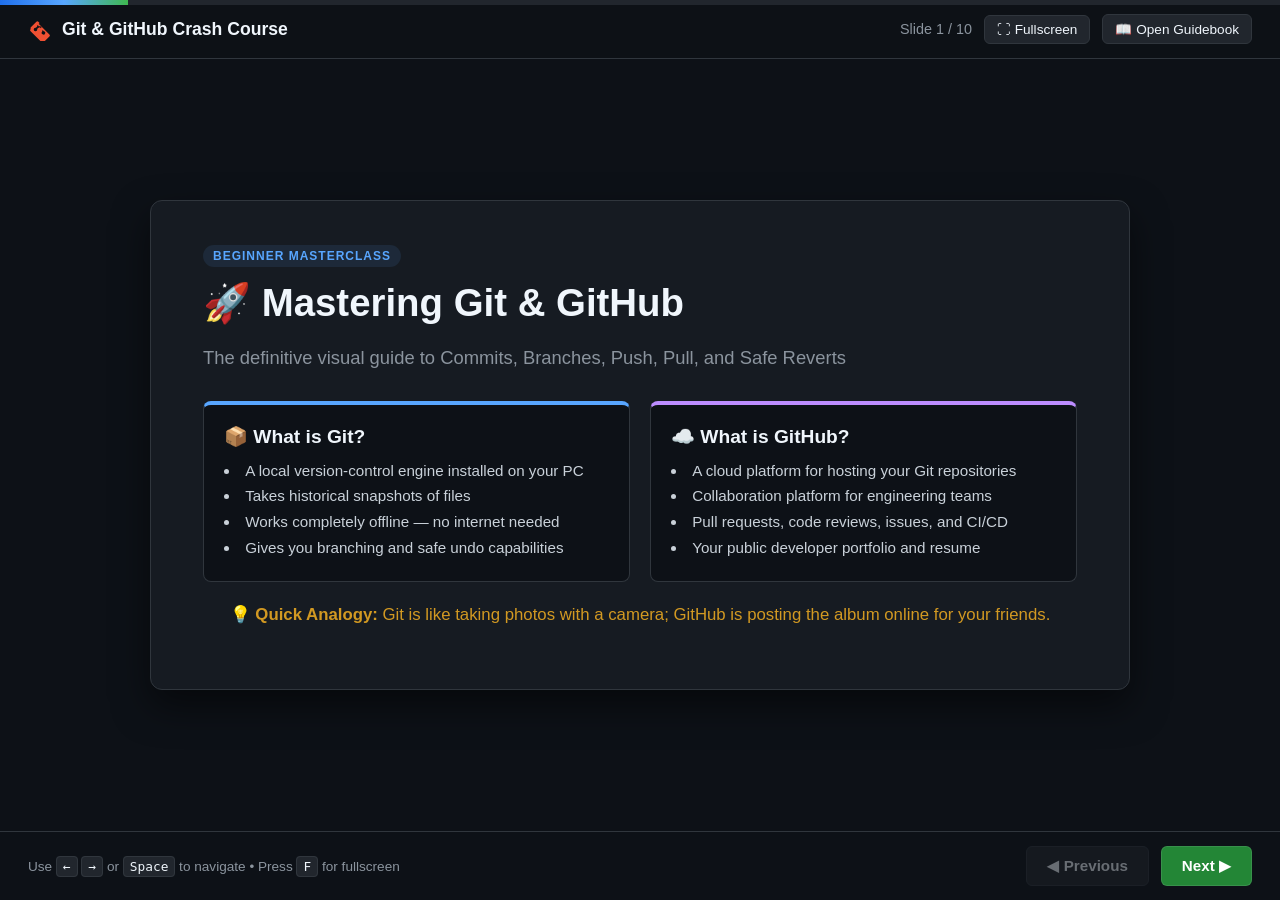
==== slides.html @ 0aa1c79f "feat: add interactive presentation slides and markdown deck" ====
<!DOCTYPE html>
<html lang="en">
<head>
  <meta charset="UTF-8" />
  <meta name="viewport" content="width=device-width, initial-scale=1.0" />
  <title>Git & GitHub for Beginners - Interactive Slide Deck</title>
  <style>
    :root {
      --bg-dark: #0d1117;
      --card-dark: #161b22;
      --card-border: #30363d;
      --accent-blue: #58a6ff;
      --accent-green: #3fb950;
      --accent-purple: #bc8cff;
      --accent-orange: #d29922;
      --accent-red: #ff7b72;
      --text-main: #c9d1d9;
      --text-light: #f0f6fc;
      --text-muted: #8b949e;
      --code-bg: #090d13;
    }

    * {
      box-sizing: border-box;
      margin: 0;
      padding: 0;
    }

    body {
      background-color: var(--bg-dark);
      color: var(--text-main);
      font-family: -apple-system, BlinkMacSystemFont, "Segoe UI", Roboto, Helvetica, Arial, sans-serif;
      overflow: hidden;
      height: 100vh;
      display: flex;
      flex-direction: column;
    }

    /* Top Progress Bar */
    .progress-bar-container {
      width: 100%;
      height: 5px;
      background: #21262d;
      position: absolute;
      top: 0;
      left: 0;
      z-index: 100;
    }
    .progress-bar {
      height: 100%;
      background: linear-gradient(90deg, #1f6feb, #58a6ff, #3fb950);
      width: 10%;
      transition: width 0.3s ease;
    }

    /* Top Navigation Header */
    header {
      padding: 14px 28px;
      display: flex;
      justify-content: space-between;
      align-items: center;
      border-bottom: 1px solid var(--card-border);
      background: rgba(13, 17, 23, 0.95);
      z-index: 50;
    }

    .brand {
      display: flex;
      align-items: center;
      gap: 10px;
      font-weight: 700;
      font-size: 1.1rem;
      color: var(--text-light);
    }

    .git-icon {
      fill: #f05032;
      width: 24px;
      height: 24px;
    }

    .header-controls {
      display: flex;
      gap: 12px;
      align-items: center;
    }

    .slide-indicator {
      font-size: 0.9rem;
      color: var(--text-muted);
      font-variant-numeric: tabular-nums;
    }

    button.icon-btn {
      background: #21262d;
      color: var(--text-light);
      border: 1px solid var(--card-border);
      border-radius: 6px;
      padding: 6px 12px;
      cursor: pointer;
      font-size: 0.85rem;
      transition: all 0.2s;
    }
    button.icon-btn:hover {
      background: #30363d;
      border-color: #8b949e;
    }

    /* Slide Stage */
    .deck-container {
      flex: 1;
      display: flex;
      justify-content: center;
      align-items: center;
      padding: 24px;
      position: relative;
    }

    .slide {
      display: none;
      width: 100%;
      max-width: 980px;
      background: var(--card-dark);
      border: 1px solid var(--card-border);
      border-radius: 12px;
      padding: 44px 52px;
      box-shadow: 0 16px 36px rgba(0, 0, 0, 0.5);
      animation: fadeIn 0.3s ease;
      max-height: 84vh;
      overflow-y: auto;
    }

    .slide.active {
      display: block;
    }

    @keyframes fadeIn {
      from { opacity: 0; transform: translateY(8px); }
      to { opacity: 1; transform: translateY(0); }
    }

    /* Slide Typography */
    .slide-tag {
      display: inline-block;
      text-transform: uppercase;
      font-size: 0.75rem;
      letter-spacing: 1px;
      font-weight: 700;
      color: var(--accent-blue);
      background: rgba(88, 166, 255, 0.1);
      padding: 4px 10px;
      border-radius: 20px;
      margin-bottom: 12px;
    }

    h1.title {
      font-size: 2.4rem;
      color: var(--text-light);
      margin-bottom: 16px;
      line-height: 1.25;
    }

    h2.title {
      font-size: 1.8rem;
      color: var(--text-light);
      margin-bottom: 16px;
    }

    .subtitle {
      font-size: 1.15rem;
      color: var(--text-muted);
      margin-bottom: 28px;
    }

    p {
      line-height: 1.6;
      margin-bottom: 16px;
      font-size: 1.05rem;
    }

    /* Grid & Comparison Cards */
    .grid-2 {
      display: grid;
      grid-template-columns: 1fr 1fr;
      gap: 20px;
      margin: 20px 0;
    }

    .info-card {
      background: var(--bg-dark);
      border: 1px solid var(--card-border);
      border-radius: 8px;
      padding: 20px;
    }

    .info-card.blue { border-top: 4px solid var(--accent-blue); }
    .info-card.green { border-top: 4px solid var(--accent-green); }
    .info-card.purple { border-top: 4px solid var(--accent-purple); }
    .info-card.orange { border-top: 4px solid var(--accent-orange); }
    .info-card.red { border-top: 4px solid var(--accent-red); }

    .info-card h3 {
      color: var(--text-light);
      margin-bottom: 10px;
      font-size: 1.2rem;
      display: flex;
      align-items: center;
      gap: 8px;
    }

    .info-card ul {
      list-style-position: inside;
      color: var(--text-main);
      font-size: 0.95rem;
      line-height: 1.7;
    }

    /* Code Blocks with Copy */
    .code-wrapper {
      position: relative;
      margin: 16px 0;
      border-radius: 8px;
      overflow: hidden;
      border: 1px solid var(--card-border);
      background: var(--code-bg);
    }

    .code-header {
      background: #161b22;
      padding: 6px 14px;
      font-size: 0.8rem;
      color: var(--text-muted);
      display: flex;
      justify-content: space-between;
      align-items: center;
      border-bottom: 1px solid var(--card-border);
    }

    pre {
      padding: 16px;
      font-family: ui-monospace, SFMono-Regular, "SF Mono", Menlo, Consolas, monospace;
      font-size: 0.95rem;
      line-height: 1.6;
      color: #79c0ff;
      overflow-x: auto;
    }

    .cmd-keyword { color: #ff7b72; font-weight: 600; }
    .cmd-arg { color: #a5d6ff; }
    .cmd-comment { color: #8b949e; font-style: italic; }
    .cmd-string { color: #7ee787; }

    .copy-btn {
      background: #21262d;
      border: 1px solid var(--card-border);
      color: var(--text-light);
      font-size: 0.75rem;
      padding: 3px 8px;
      border-radius: 4px;
      cursor: pointer;
    }
    .copy-btn:hover {
      background: #30363d;
    }

    /* Workflow Diagram */
    .diagram-flow {
      display: flex;
      justify-content: space-between;
      align-items: center;
      margin: 24px 0;
      gap: 8px;
    }

    .diagram-step {
      flex: 1;
      background: #0d1117;
      border: 1px solid var(--card-border);
      border-radius: 8px;
      padding: 14px 10px;
      text-align: center;
    }

    .diagram-step.active-step {
      border-color: var(--accent-blue);
      box-shadow: 0 0 12px rgba(88, 166, 255, 0.25);
    }

    .diagram-step .step-title {
      font-size: 0.9rem;
      font-weight: 700;
      color: var(--text-light);
      margin-bottom: 4px;
    }

    .diagram-step .step-desc {
      font-size: 0.78rem;
      color: var(--text-muted);
    }

    .diagram-arrow {
      color: var(--accent-blue);
      font-size: 1.2rem;
      font-weight: bold;
    }

    /* Bottom Control Bar */
    footer.bottom-bar {
      padding: 14px 28px;
      display: flex;
      justify-content: space-between;
      align-items: center;
      border-top: 1px solid var(--card-border);
      background: var(--bg-dark);
    }

    .nav-buttons {
      display: flex;
      gap: 12px;
    }

    .nav-btn {
      padding: 10px 20px;
      font-size: 0.95rem;
      font-weight: 600;
      border-radius: 6px;
      cursor: pointer;
      display: flex;
      align-items: center;
      gap: 6px;
      border: 1px solid var(--card-border);
      transition: all 0.2s ease;
    }

    .nav-btn.prev {
      background: #21262d;
      color: var(--text-light);
    }
    .nav-btn.prev:hover {
      background: #30363d;
    }

    .nav-btn.next {
      background: #238636;
      color: #fff;
      border-color: rgba(240, 246, 252, 0.1);
    }
    .nav-btn.next:hover {
      background: #2ea043;
    }

    .shortcut-hint {
      font-size: 0.85rem;
      color: var(--text-muted);
    }
    kbd {
      background: #21262d;
      border: 1px solid var(--card-border);
      border-radius: 4px;
      padding: 2px 6px;
      font-size: 0.8rem;
      color: var(--text-light);
    }
  </style>
</head>
<body>

  <!-- Top Progress Bar -->
  <div class="progress-bar-container">
    <div id="progress-bar" class="progress-bar"></div>
  </div>

  <!-- Header -->
  <header>
    <div class="brand">
      <svg class="git-icon" viewBox="0 0 24 24"><path d="M2.6 10.59L8.38 4.8a1.37 1.37 0 0 1 1.94 0l1.24 1.25L9.64 8a1.73 1.73 0 0 0-.48 1.48L7.9 10.74a1.73 1.73 0 1 0 1.25 1.25l1.24-1.25a1.72 1.72 0 0 0 1.5-.47l2.84 2.84a1.7 1.7 0 0 0-.47 1.5 1.73 1.73 0 1 0 1.48-.48l-2.84-2.84a1.72 1.72 0 0 0 .47-1.5 1.73 1.73 0 0 0-1.48-.48L10.66 9.3a1.73 1.73 0 0 0-1.25-1.25L10.65 6.8l10.75 10.75a1.37 1.37 0 0 1 0 1.94l-5.78 5.79a1.37 1.37 0 0 1-1.94 0L2.6 14.21a1.37 1.37 0 0 1 0-1.94z"/></svg>
      <span>Git & GitHub Crash Course</span>
    </div>
    <div class="header-controls">
      <span class="slide-indicator" id="slide-num">Slide 1 / 10</span>
      <button class="icon-btn" onclick="toggleFullscreen()">⛶ Fullscreen</button>
      <a href="GUIDEBOOK.md" target="_blank" style="text-decoration:none;"><button class="icon-btn">📖 Open Guidebook</button></a>
    </div>
  </header>

  <!-- Main Slides Container -->
  <div class="deck-container">

    <!-- SLIDE 1 -->
    <div class="slide active">
      <span class="slide-tag">Beginner Masterclass</span>
      <h1 class="title">🚀 Mastering Git & GitHub</h1>
      <p class="subtitle">The definitive visual guide to Commits, Branches, Push, Pull, and Safe Reverts</p>
      
      <div class="grid-2">
        <div class="info-card blue">
          <h3>📦 What is Git?</h3>
          <ul>
            <li>A local version-control engine installed on your PC</li>
            <li>Takes historical snapshots of files</li>
            <li>Works completely offline — no internet needed</li>
            <li>Gives you branching and safe undo capabilities</li>
          </ul>
        </div>
        <div class="info-card purple">
          <h3>☁️ What is GitHub?</h3>
          <ul>
            <li>A cloud platform for hosting your Git repositories</li>
            <li>Collaboration platform for engineering teams</li>
            <li>Pull requests, code reviews, issues, and CI/CD</li>
            <li>Your public developer portfolio and resume</li>
          </ul>
        </div>
      </div>
      <p style="text-align: center; color: var(--accent-orange); margin-top: 15px; font-weight: 500;">
        💡 <strong>Quick Analogy:</strong> Git is like taking photos with a camera; GitHub is posting the album online for your friends.
      </p>
    </div>

    <!-- SLIDE 2 -->
    <div class="slide">
      <span class="slide-tag">Mental Model</span>
      <h2 class="title">🧠 The 4 Zones of Git</h2>
      <p>Before typing commands, understand where your code travels:</p>

      <div class="diagram-flow">
        <div class="diagram-step">
          <div class="step-title">1. Working Dir</div>
          <div class="step-desc">Your actual files in VS Code / Editor</div>
        </div>
        <div class="diagram-arrow">➔</div>
        <div class="diagram-step active-step">
          <div class="step-title">2. Staging Area</div>
          <div class="step-desc"><code>git add</code><br>Drafting the next snapshot</div>
        </div>
        <div class="diagram-arrow">➔</div>
        <div class="diagram-step">
          <div class="step-title">3. Local Repo</div>
          <div class="step-desc"><code>git commit</code><br>Permanent snapshot on disk</div>
        </div>
        <div class="diagram-arrow">➔</div>
        <div class="diagram-step">
          <div class="step-title">4. Remote (GitHub)</div>
          <div class="step-desc"><code>git push</code><br>Cloud repository backup</div>
        </div>
      </div>

      <div class="info-card green" style="margin-top: 20px;">
        <h3>Why do we need a Staging Area?</h3>
        <p style="margin: 0; font-size: 0.95rem;">
          It lets you craft <em>precise</em>, clean commits. If you changed 5 files, you can choose to commit only 2 of them right now, and the other 3 in a separate commit!
        </p>
      </div>
    </div>

    <!-- SLIDE 3 -->
    <div class="slide">
      <span class="slide-tag">Step 1: Setup</span>
      <h2 class="title">⚙️ First-Time Configuration</h2>
      <p>Run these once on any new computer so your commits have your identity:</p>

      <div class="code-wrapper">
        <div class="code-header">
          <span>Terminal (macOS / Linux / Windows)</span>
          <button class="copy-btn" onclick="copySnippet(this)">Copy</button>
        </div>
        <pre><span class="cmd-comment"># 1. Set your name</span>
<span class="cmd-keyword">git</span> config --global user.name <span class="cmd-string">"Farhad"</span>

<span class="cmd-comment"># 2. Set your GitHub email address</span>
<span class="cmd-keyword">git</span> config --global user.email <span class="cmd-string">"farhadlafarie@gmail.com"</span>

<span class="cmd-comment"># 3. Set standard default branch name</span>
<span class="cmd-keyword">git</span> config --global init.defaultBranch main

<span class="cmd-comment"># 4. Check that it was saved</span>
<span class="cmd-keyword">git</span> config --list</pre>
      </div>

      <div class="info-card orange">
        <h3>⚠️ Important Tip</h3>
        <p style="margin:0; font-size:0.92rem;">Use the exact same email associated with your GitHub account so GitHub links your commits to your profile picture and contribution graph!</p>
      </div>
    </div>

    <!-- SLIDE 4 -->
    <div class="slide">
      <span class="slide-tag">The Daily Cycle</span>
      <h2 class="title">📸 The Commit Lifecycle</h2>
      <p>This is the cycle you will repeat every single day as a software engineer:</p>

      <div class="code-wrapper">
        <div class="code-header">
          <span>Daily Workflow Commands</span>
          <button class="copy-btn" onclick="copySnippet(this)">Copy</button>
        </div>
        <pre><span class="cmd-comment"># 1. Check what has changed in your project</span>
<span class="cmd-keyword">git</span> status

<span class="cmd-comment"># 2. Stage a specific file (or '.' for all files)</span>
<span class="cmd-keyword">git</span> add index.html
<span class="cmd-keyword">git</span> add style.css

<span class="cmd-comment"># 3. Commit your snapshot with a clear description</span>
<span class="cmd-keyword">git</span> commit -m <span class="cmd-string">"feat: create responsive landing page"</span>

<span class="cmd-comment"># 4. View your history</span>
<span class="cmd-keyword">git</span> log --oneline</pre>
      </div>

      <div class="grid-2">
        <div class="info-card blue">
          <h3>✅ Good Commit Message</h3>
          <p style="margin:0; font-size:0.9rem;"><code>feat: add user login form validation</code><br>Explains what was added and why.</p>
        </div>
        <div class="info-card red">
          <h3>❌ Bad Commit Message</h3>
          <p style="margin:0; font-size:0.9rem;"><code>update code</code> or <code>fixed stuff</code><br>Gives zero context to your future self or teammates.</p>
        </div>
      </div>
    </div>

    <!-- SLIDE 5 -->
    <div class="slide">
      <span class="slide-tag">Branching</span>
      <h2 class="title">🌿 Branching: Code in Parallel</h2>
      <p>A branch is an independent timeline. Work on new ideas without endangering the stable main code.</p>

      <div class="code-wrapper">
        <div class="code-header">
          <span>Branching Commands</span>
          <button class="copy-btn" onclick="copySnippet(this)">Copy</button>
        </div>
        <pre><span class="cmd-comment"># 1. View all local branches</span>
<span class="cmd-keyword">git</span> branch

<span class="cmd-comment"># 2. Create and jump into a new branch</span>
<span class="cmd-keyword">git</span> switch -c feature/dark-mode

<span class="cmd-comment"># 3. Work on code, then add and commit</span>
<span class="cmd-keyword">git</span> add style.css
<span class="cmd-keyword">git</span> commit -m <span class="cmd-string">"feat: add dark mode theme variables"</span>

<span class="cmd-comment"># 4. Switch safely back to main branch</span>
<span class="cmd-keyword">git</span> switch main</pre>
      </div>

      <div class="info-card purple">
        <h3>💡 Rule of Thumb</h3>
        <p style="margin:0; font-size:0.95rem;">Always keep <code>main</code> clean and working. Never develop directly on <code>main</code> when working with a team — always create a feature branch!</p>
      </div>
    </div>

    <!-- SLIDE 6 -->
    <div class="slide">
      <span class="slide-tag">Merging</span>
      <h2 class="title">🔀 Merging: Combining Branches</h2>
      <p>Once your feature branch is tested and ready, merge it back into <code>main</code>.</p>

      <div class="diagram-flow" style="margin: 15px 0;">
        <div class="diagram-step">
          <div class="step-title">main branch</div>
          <div class="step-desc">Stable base</div>
        </div>
        <div class="diagram-arrow">➔</div>
        <div class="diagram-step">
          <div class="step-title">feature branch</div>
          <div class="step-desc">Build & Commit feature</div>
        </div>
        <div class="diagram-arrow">➔</div>
        <div class="diagram-step active-step">
          <div class="step-title">git merge</div>
          <div class="step-desc">Fold changes into main</div>
        </div>
      </div>

      <div class="code-wrapper">
        <div class="code-header">
          <span>Merge Commands</span>
          <button class="copy-btn" onclick="copySnippet(this)">Copy</button>
        </div>
        <pre><span class="cmd-comment"># Step A: Switch to the receiving branch</span>
<span class="cmd-keyword">git</span> switch main

<span class="cmd-comment"># Step B: Merge the completed feature</span>
<span class="cmd-keyword">git</span> merge feature/dark-mode

<span class="cmd-comment"># Step C: Delete branch after merge (keeps repo clean)</span>
<span class="cmd-keyword">git</span> branch -d feature/dark-mode</pre>
      </div>
    </div>

    <!-- SLIDE 7 -->
    <div class="slide">
      <span class="slide-tag">Cloud Sync</span>
      <h2 class="title">☁️ GitHub: Remote, Push & Pull</h2>
      <p>Connect your computer to GitHub to back up code and collaborate.</p>

      <div class="grid-2">
        <div class="info-card blue">
          <h3>⬆️ git push</h3>
          <p>Uploads your local commits up to GitHub cloud.</p>
          <div class="code-wrapper" style="margin-top:8px;">
            <pre><span class="cmd-keyword">git</span> remote add origin &lt;URL&gt;
<span class="cmd-keyword">git</span> push -u origin main</pre>
          </div>
        </div>
        <div class="info-card green">
          <h3>⬇️ git pull</h3>
          <p>Downloads new team commits from GitHub to your laptop.</p>
          <div class="code-wrapper" style="margin-top:8px;">
            <pre><span class="cmd-keyword">git</span> pull origin main</pre>
          </div>
        </div>
      </div>

      <div class="info-card orange">
        <h3>🔄 The Daily Team Rhythm</h3>
        <p style="margin:0; font-size:0.92rem;"><strong>Start of day:</strong> <code>git pull</code> (get everyone's updates) ➔ <strong>End of day:</strong> <code>git push</code> (share your commits).</p>
      </div>
    </div>

    <!-- SLIDE 8 -->
    <div class="slide">
      <span class="slide-tag">Undo Safely</span>
      <h2 class="title">⏪ Git Revert: Safe Time Travel</h2>
      <p>What if a committed bug slipped in? <code>git revert</code> is the safest undo mechanism!</p>

      <div class="code-wrapper">
        <div class="code-header">
          <span>Reverting a Bad Commit</span>
          <button class="copy-btn" onclick="copySnippet(this)">Copy</button>
        </div>
        <pre><span class="cmd-comment"># 1. View your commit history</span>
<span class="cmd-keyword">git</span> log --oneline -n 3
<span class="cmd-comment"># Output: 9a8b7c6 feat: accidentally broken feature</span>

<span class="cmd-comment"># 2. Revert that specific commit</span>
<span class="cmd-keyword">git</span> revert 9a8b7c6 --no-edit

<span class="cmd-comment"># 3. Push the fix safely to GitHub</span>
<span class="cmd-keyword">git</span> push</pre>
      </div>

      <div class="grid-2">
        <div class="info-card green">
          <h3>🛡️ Why `git revert` is Safe</h3>
          <p style="margin:0; font-size:0.9rem;">
            It doesn't delete history. It generates a <strong>new commit</strong> that cancels out the bad code. Teammates won't get merge errors!
          </p>
        </div>
        <div class="info-card red">
          <h3>⚠️ Why `git reset --hard` is Dangerous</h3>
          <p style="margin:0; font-size:0.9rem;">
            It destroys history. If you already pushed to GitHub, you will break your teammates' copies! Avoid reset on public branches.
          </p>
        </div>
      </div>
    </div>

    <!-- SLIDE 9 -->
    <div class="slide">
      <span class="slide-tag">Cheatsheet</span>
      <h2 class="title">📋 The Essential Cheat Sheet</h2>
      
      <div class="grid-2">
        <div class="info-card blue">
          <h3>Local Commands</h3>
          <ul>
            <li><code>git init</code> : Start new repository</li>
            <li><code>git status</code> : Check working tree</li>
            <li><code>git add .</code> : Stage all changes</li>
            <li><code>git commit -m "msg"</code> : Record snapshot</li>
            <li><code>git log --oneline</code> : View summary history</li>
            <li><code>git restore &lt;file&gt;</code> : Discard uncommitted edits</li>
          </ul>
        </div>
        <div class="info-card purple">
          <h3>Branch & Remote Commands</h3>
          <ul>
            <li><code>git switch -c &lt;name&gt;</code> : Create & switch branch</li>
            <li><code>git switch &lt;name&gt;</code> : Jump to branch</li>
            <li><code>git merge &lt;name&gt;</code> : Merge into current</li>
            <li><code>git push origin &lt;branch&gt;</code> : Send to GitHub</li>
            <li><code>git pull</code> : Receive from GitHub</li>
            <li><code>git revert &lt;hash&gt;</code> : Undo commit safely</li>
          </ul>
        </div>
      </div>
    </div>

    <!-- SLIDE 10 -->
    <div class="slide">
      <span class="slide-tag">Next Steps</span>
      <h2 class="title">🎉 You Are Ready to Practice!</h2>
      <p>Real mastery comes from doing. This folder is a complete live practice kit:</p>

      <div class="info-card green" style="margin-bottom: 20px;">
        <h3>📁 What to do right now:</h3>
        <ol style="margin-left: 20px; line-height: 1.8;">
          <li>Run <code>./practice-sandbox.sh</code> in your terminal for an interactive guide.</li>
          <li>Check out the hands-on labs in <code>practice-labs/</code>.</li>
          <li>Try creating a branch, committing, and running <code>git revert</code> on the sample code in <code>src/</code>!</li>
          <li>Push this repository to your own GitHub profile!</li>
        </ol>
      </div>

      <div style="text-align: center; margin-top: 30px;">
        <button class="nav-btn next" style="display:inline-flex;" onclick="goToSlide(0)">↺ Restart Slides</button>
      </div>
    </div>

  </div>

  <!-- Bottom Navigation Bar -->
  <footer class="bottom-bar">
    <div class="shortcut-hint">
      Use <kbd>←</kbd> <kbd>→</kbd> or <kbd>Space</kbd> to navigate • Press <kbd>F</kbd> for fullscreen
    </div>
    <div class="nav-buttons">
      <button class="nav-btn prev" id="prev-btn" onclick="prevSlide()">◀ Previous</button>
      <button class="nav-btn next" id="next-btn" onclick="nextSlide()">Next ▶</button>
    </div>
  </footer>

  <script>
    const slides = document.querySelectorAll(".slide");
    const progressBar = document.getElementById("progress-bar");
    const slideNum = document.getElementById("slide-num");
    const prevBtn = document.getElementById("prev-btn");
    const nextBtn = document.getElementById("next-btn");
    let currentSlide = 0;

    function updateSlide() {
      slides.forEach((s, idx) => {
        s.classList.toggle("active", idx === currentSlide);
      });

      const progress = ((currentSlide + 1) / slides.length) * 100;
      progressBar.style.width = progress + "%";
      slideNum.textContent = `Slide ${currentSlide + 1} / ${slides.length}`;

      prevBtn.disabled = currentSlide === 0;
      prevBtn.style.opacity = currentSlide === 0 ? "0.4" : "1";
      nextBtn.textContent = currentSlide === slides.length - 1 ? "Finish 🚀" : "Next ▶";
    }

    function nextSlide() {
      if (currentSlide < slides.length - 1) {
        currentSlide++;
        updateSlide();
      }
    }

    function prevSlide() {
      if (currentSlide > 0) {
        currentSlide--;
        updateSlide();
      }
    }

    function goToSlide(n) {
      currentSlide = n;
      updateSlide();
    }

    function toggleFullscreen() {
      if (!document.fullscreenElement) {
        document.documentElement.requestFullscreen().catch(() => {});
      } else {
        document.exitFullscreen().catch(() => {});
      }
    }

    function copySnippet(btn) {
      const codeWrapper = btn.closest(".code-wrapper");
      const code = codeWrapper.querySelector("pre").innerText;
      navigator.clipboard.writeText(code).then(() => {
        const originalText = btn.textContent;
        btn.textContent = "Copied! ✓";
        btn.style.borderColor = "#3fb950";
        setTimeout(() => {
          btn.textContent = originalText;
          btn.style.borderColor = "";
        }, 1800);
      });
    }

    // Keyboard Shortcuts
    document.addEventListener("keydown", (e) => {
      if (e.key === "ArrowRight" || e.key === " " || e.key === "PageDown") {
        nextSlide();
      } else if (e.key === "ArrowLeft" || e.key === "PageUp") {
        prevSlide();
      } else if (e.key.toLowerCase() === "f") {
        toggleFullscreen();
      }
    });

    updateSlide();
  </script>
</body>
</html>
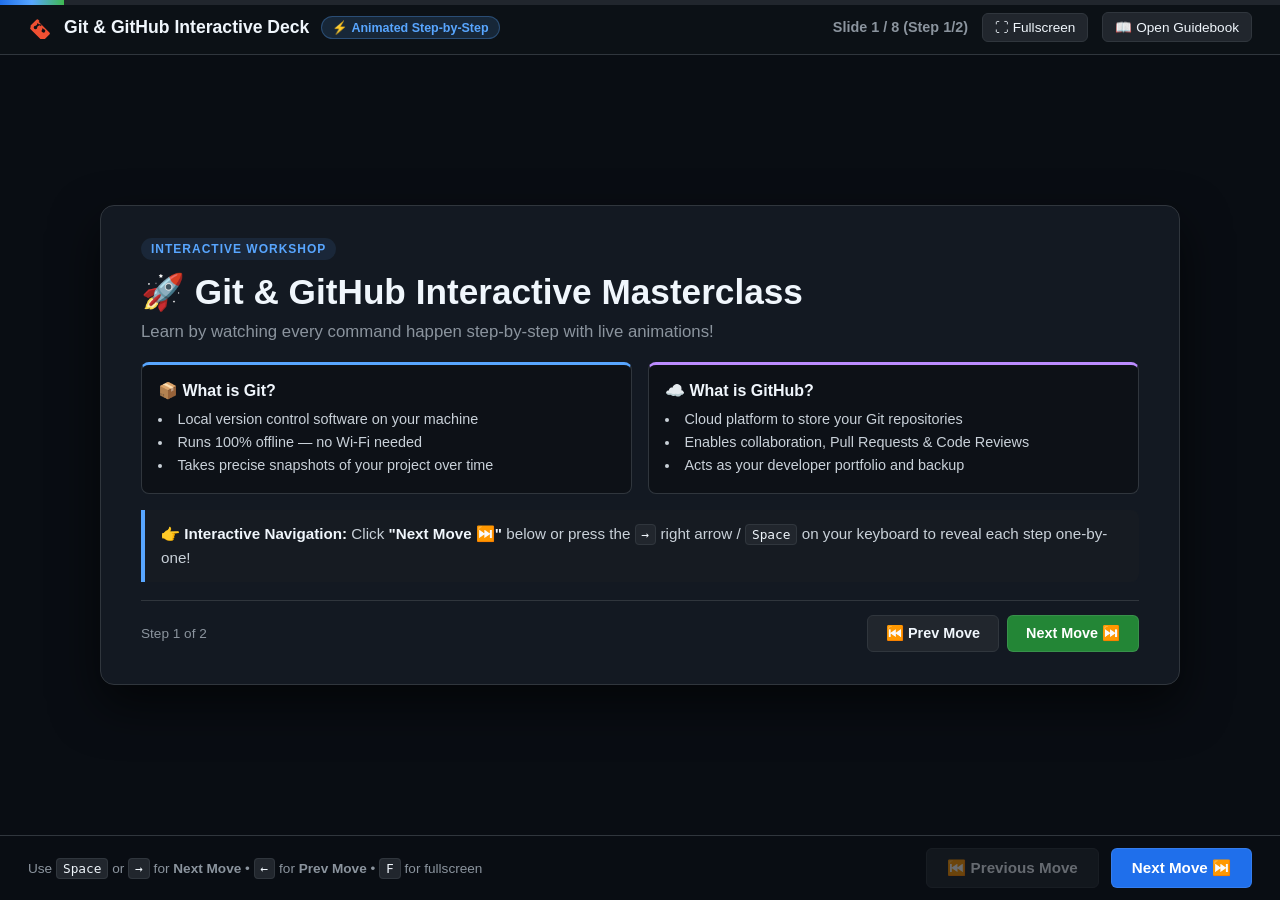
==== commit 81397883: "feat(slides): add interactive step-by-step animations and visual pipeline" ====
--- a/slides.html
+++ b/slides.html
@@ -3,11 +3,11 @@
 <head>
   <meta charset="UTF-8" />
   <meta name="viewport" content="width=device-width, initial-scale=1.0" />
-  <title>Git & GitHub for Beginners - Interactive Slide Deck</title>
+  <title>Git & GitHub Step-by-Step Interactive Learning Deck</title>
   <style>
     :root {
-      --bg-dark: #0d1117;
-      --card-dark: #161b22;
+      --bg-dark: #090d13;
+      --card-dark: #131922;
       --card-border: #30363d;
       --accent-blue: #58a6ff;
       --accent-green: #3fb950;
@@ -17,7 +17,8 @@
       --text-main: #c9d1d9;
       --text-light: #f0f6fc;
       --text-muted: #8b949e;
-      --code-bg: #090d13;
+      --code-bg: #0d1117;
+      --term-bg: #04070b;
     }
 
     * {
@@ -34,6 +35,7 @@
       height: 100vh;
       display: flex;
       flex-direction: column;
+      user-select: none;
     }
 
     /* Top Progress Bar */
@@ -55,7 +57,7 @@
 
     /* Top Navigation Header */
     header {
-      padding: 14px 28px;
+      padding: 12px 28px;
       display: flex;
       justify-content: space-between;
       align-items: center;
@@ -67,7 +69,7 @@
     .brand {
       display: flex;
       align-items: center;
-      gap: 10px;
+      gap: 12px;
       font-weight: 700;
       font-size: 1.1rem;
       color: var(--text-light);
@@ -81,7 +83,7 @@
 
     .header-controls {
       display: flex;
-      gap: 12px;
+      gap: 14px;
       align-items: center;
     }
 
@@ -89,6 +91,17 @@
       font-size: 0.9rem;
       color: var(--text-muted);
       font-variant-numeric: tabular-nums;
+      font-weight: 600;
+    }
+
+    .mode-badge {
+      background: rgba(88, 166, 255, 0.15);
+      color: var(--accent-blue);
+      border: 1px solid rgba(88, 166, 255, 0.3);
+      padding: 3px 10px;
+      border-radius: 20px;
+      font-size: 0.78rem;
+      font-weight: 600;
     }
 
     button.icon-btn {
@@ -112,34 +125,35 @@
       display: flex;
       justify-content: center;
       align-items: center;
-      padding: 24px;
+      padding: 20px 28px;
       position: relative;
+      overflow: hidden;
     }
 
     .slide {
       display: none;
       width: 100%;
-      max-width: 980px;
+      max-width: 1080px;
       background: var(--card-dark);
       border: 1px solid var(--card-border);
-      border-radius: 12px;
-      padding: 44px 52px;
-      box-shadow: 0 16px 36px rgba(0, 0, 0, 0.5);
-      animation: fadeIn 0.3s ease;
-      max-height: 84vh;
+      border-radius: 14px;
+      padding: 32px 40px;
+      box-shadow: 0 20px 48px rgba(0, 0, 0, 0.6);
+      max-height: 86vh;
       overflow-y: auto;
+      animation: slideIn 0.3s cubic-bezier(0.16, 1, 0.3, 1);
     }
 
     .slide.active {
       display: block;
     }
 
-    @keyframes fadeIn {
-      from { opacity: 0; transform: translateY(8px); }
-      to { opacity: 1; transform: translateY(0); }
-    }
-
-    /* Slide Typography */
+    @keyframes slideIn {
+      from { opacity: 0; transform: translateY(10px) scale(0.99); }
+      to { opacity: 1; transform: translateY(0) scale(1); }
+    }
+
+    /* Typography */
     .slide-tag {
       display: inline-block;
       text-transform: uppercase;
@@ -150,168 +164,341 @@
       background: rgba(88, 166, 255, 0.1);
       padding: 4px 10px;
       border-radius: 20px;
-      margin-bottom: 12px;
+      margin-bottom: 10px;
     }
 
     h1.title {
-      font-size: 2.4rem;
+      font-size: 2.2rem;
       color: var(--text-light);
-      margin-bottom: 16px;
+      margin-bottom: 8px;
       line-height: 1.25;
     }
 
     h2.title {
-      font-size: 1.8rem;
+      font-size: 1.7rem;
       color: var(--text-light);
-      margin-bottom: 16px;
+      margin-bottom: 8px;
     }
 
     .subtitle {
-      font-size: 1.15rem;
+      font-size: 1.05rem;
       color: var(--text-muted);
-      margin-bottom: 28px;
-    }
-
-    p {
-      line-height: 1.6;
-      margin-bottom: 16px;
-      font-size: 1.05rem;
-    }
-
-    /* Grid & Comparison Cards */
-    .grid-2 {
+      margin-bottom: 20px;
+    }
+
+    /* Step Timeline Chips (Clickable) */
+    .step-stepper {
+      display: flex;
+      gap: 10px;
+      margin: 18px 0;
+      flex-wrap: wrap;
+    }
+
+    .step-chip {
+      padding: 8px 16px;
+      border-radius: 24px;
+      background: #1c2430;
+      border: 1px solid var(--card-border);
+      font-size: 0.85rem;
+      font-weight: 600;
+      color: var(--text-muted);
+      cursor: pointer;
+      display: flex;
+      align-items: center;
+      gap: 8px;
+      transition: all 0.25s ease;
+    }
+
+    .step-chip:hover {
+      background: #273344;
+      color: var(--text-light);
+    }
+
+    .step-chip.active {
+      background: #1f6feb;
+      border-color: #58a6ff;
+      color: #ffffff;
+      box-shadow: 0 0 14px rgba(31, 111, 235, 0.45);
+      transform: translateY(-2px);
+    }
+
+    .step-chip.done {
+      background: #193822;
+      border-color: #3fb950;
+      color: #7ee787;
+    }
+
+    /* Step Content Area */
+    .step-panel {
+      display: none;
+      animation: fadeInStep 0.35s ease;
+    }
+
+    .step-panel.active {
+      display: block;
+    }
+
+    @keyframes fadeInStep {
+      from { opacity: 0; transform: translateY(6px); }
+      to { opacity: 1; transform: translateY(0); }
+    }
+
+    /* Live Visual Stage Animation Box */
+    .interactive-stage {
+      background: #090d13;
+      border: 1px solid var(--card-border);
+      border-radius: 12px;
+      padding: 22px;
+      margin: 16px 0;
       display: grid;
-      grid-template-columns: 1fr 1fr;
-      gap: 20px;
-      margin: 20px 0;
-    }
-
-    .info-card {
-      background: var(--bg-dark);
+      grid-template-columns: repeat(4, 1fr);
+      gap: 14px;
+      position: relative;
+    }
+
+    .stage-zone {
+      background: #131922;
+      border: 2px dashed #30363d;
+      border-radius: 10px;
+      padding: 14px;
+      min-height: 140px;
+      display: flex;
+      flex-direction: column;
+      align-items: center;
+      justify-content: flex-start;
+      position: relative;
+      transition: all 0.3s ease;
+    }
+
+    .stage-zone.highlight {
+      border: 2px solid var(--accent-blue);
+      box-shadow: 0 0 16px rgba(88, 166, 255, 0.25);
+      background: #17212e;
+    }
+
+    .stage-zone.highlight-green {
+      border: 2px solid var(--accent-green);
+      box-shadow: 0 0 16px rgba(63, 185, 80, 0.25);
+      background: #122419;
+    }
+
+    .stage-zone.highlight-purple {
+      border: 2px solid var(--accent-purple);
+      box-shadow: 0 0 16px rgba(188, 140, 255, 0.25);
+      background: #23192e;
+    }
+
+    .zone-title {
+      font-size: 0.78rem;
+      font-weight: 700;
+      text-transform: uppercase;
+      letter-spacing: 0.5px;
+      color: var(--text-muted);
+      margin-bottom: 10px;
+    }
+
+    /* Animated Items */
+    .file-badge {
+      padding: 8px 12px;
+      background: #21262d;
+      border: 1px solid var(--card-border);
+      border-radius: 6px;
+      font-size: 0.82rem;
+      font-family: monospace;
+      color: var(--text-light);
+      display: flex;
+      align-items: center;
+      gap: 6px;
+      transition: all 0.4s cubic-bezier(0.34, 1.56, 0.64, 1);
+      margin-top: 6px;
+    }
+
+    .file-badge.modified {
+      border-color: var(--accent-red);
+      color: var(--accent-red);
+      background: rgba(255, 123, 114, 0.1);
+      animation: pulseRed 2s infinite;
+    }
+
+    .file-badge.staged {
+      border-color: var(--accent-green);
+      color: var(--accent-green);
+      background: rgba(63, 185, 80, 0.15);
+      animation: bounceIn 0.4s ease;
+    }
+
+    .commit-box {
+      background: #1f6feb;
+      color: white;
+      padding: 8px 12px;
+      border-radius: 8px;
+      font-size: 0.8rem;
+      font-weight: 600;
+      text-align: center;
+      box-shadow: 0 4px 10px rgba(31, 111, 235, 0.3);
+      animation: bounceIn 0.4s ease;
+      margin-top: 6px;
+    }
+
+    .cloud-status {
+      display: flex;
+      flex-direction: column;
+      align-items: center;
+      justify-content: center;
+      gap: 6px;
+      font-size: 0.8rem;
+      color: var(--text-muted);
+      margin-top: 10px;
+    }
+
+    .cloud-status.synced {
+      color: var(--accent-green);
+      font-weight: 600;
+      animation: bounceIn 0.4s ease;
+    }
+
+    @keyframes pulseRed {
+      0% { box-shadow: 0 0 0 0 rgba(255, 123, 114, 0.4); }
+      70% { box-shadow: 0 0 0 8px rgba(255, 123, 114, 0); }
+      100% { box-shadow: 0 0 0 0 rgba(255, 123, 114, 0); }
+    }
+
+    @keyframes bounceIn {
+      0% { transform: scale(0.6); opacity: 0; }
+      70% { transform: scale(1.08); }
+      100% { transform: scale(1); opacity: 1; }
+    }
+
+    /* Terminal Simulation Window */
+    .terminal-window {
+      background: var(--term-bg);
       border: 1px solid var(--card-border);
       border-radius: 8px;
-      padding: 20px;
-    }
-
-    .info-card.blue { border-top: 4px solid var(--accent-blue); }
-    .info-card.green { border-top: 4px solid var(--accent-green); }
-    .info-card.purple { border-top: 4px solid var(--accent-purple); }
-    .info-card.orange { border-top: 4px solid var(--accent-orange); }
-    .info-card.red { border-top: 4px solid var(--accent-red); }
-
-    .info-card h3 {
-      color: var(--text-light);
-      margin-bottom: 10px;
-      font-size: 1.2rem;
+      overflow: hidden;
+      margin-top: 14px;
+    }
+
+    .terminal-bar {
+      background: #161b22;
+      padding: 6px 12px;
       display: flex;
       align-items: center;
       gap: 8px;
-    }
-
-    .info-card ul {
-      list-style-position: inside;
-      color: var(--text-main);
+      border-bottom: 1px solid var(--card-border);
+    }
+
+    .dot {
+      width: 10px;
+      height: 10px;
+      border-radius: 50%;
+    }
+    .dot.red { background: #ff5f56; }
+    .dot.yellow { background: #ffbd2e; }
+    .dot.green { background: #27c93f; }
+
+    .terminal-title {
+      font-size: 0.75rem;
+      color: var(--text-muted);
+      margin-left: 6px;
+      font-family: monospace;
+    }
+
+    .terminal-body {
+      padding: 14px 18px;
+      font-family: ui-monospace, SFMono-Regular, "SF Mono", Menlo, Consolas, monospace;
+      font-size: 0.9rem;
+      line-height: 1.6;
+      color: #79c0ff;
+    }
+
+    .term-prompt {
+      color: var(--accent-green);
+      font-weight: 600;
+    }
+    .term-cmd {
+      color: #ffffff;
+      font-weight: 700;
+    }
+    .term-out {
+      color: #8b949e;
+      display: block;
+      margin-top: 4px;
+    }
+    .term-highlight {
+      color: var(--accent-blue);
+    }
+    .term-success {
+      color: var(--accent-green);
+    }
+    .term-error {
+      color: var(--accent-red);
+    }
+
+    /* Explanation Cards */
+    .action-explainer {
+      background: #161b22;
+      border-left: 4px solid var(--accent-blue);
+      padding: 12px 16px;
+      border-radius: 0 8px 8px 0;
+      margin-top: 12px;
       font-size: 0.95rem;
-      line-height: 1.7;
-    }
-
-    /* Code Blocks with Copy */
-    .code-wrapper {
-      position: relative;
-      margin: 16px 0;
-      border-radius: 8px;
-      overflow: hidden;
-      border: 1px solid var(--card-border);
-      background: var(--code-bg);
-    }
-
-    .code-header {
-      background: #161b22;
-      padding: 6px 14px;
-      font-size: 0.8rem;
-      color: var(--text-muted);
+      line-height: 1.6;
+    }
+
+    .action-explainer strong {
+      color: var(--text-light);
+    }
+
+    /* Step Navigation Controls Inside Slide */
+    .step-actions-bar {
       display: flex;
       justify-content: space-between;
       align-items: center;
-      border-bottom: 1px solid var(--card-border);
-    }
-
-    pre {
-      padding: 16px;
-      font-family: ui-monospace, SFMono-Regular, "SF Mono", Menlo, Consolas, monospace;
-      font-size: 0.95rem;
-      line-height: 1.6;
-      color: #79c0ff;
-      overflow-x: auto;
-    }
-
-    .cmd-keyword { color: #ff7b72; font-weight: 600; }
-    .cmd-arg { color: #a5d6ff; }
-    .cmd-comment { color: #8b949e; font-style: italic; }
-    .cmd-string { color: #7ee787; }
-
-    .copy-btn {
+      margin-top: 18px;
+      padding-top: 14px;
+      border-top: 1px solid var(--card-border);
+    }
+
+    .sub-btn {
+      padding: 9px 18px;
+      border-radius: 6px;
+      font-size: 0.9rem;
+      font-weight: 600;
+      cursor: pointer;
+      display: flex;
+      align-items: center;
+      gap: 6px;
+      border: 1px solid var(--card-border);
+      transition: all 0.2s ease;
+    }
+
+    .sub-btn.next-step {
+      background: #238636;
+      color: white;
+      border-color: rgba(240, 246, 252, 0.1);
+    }
+    .sub-btn.next-step:hover {
+      background: #2ea043;
+      transform: translateY(-1px);
+    }
+
+    .sub-btn.prev-step {
       background: #21262d;
-      border: 1px solid var(--card-border);
       color: var(--text-light);
-      font-size: 0.75rem;
-      padding: 3px 8px;
-      border-radius: 4px;
-      cursor: pointer;
-    }
-    .copy-btn:hover {
+    }
+    .sub-btn.prev-step:hover {
       background: #30363d;
     }
 
-    /* Workflow Diagram */
-    .diagram-flow {
-      display: flex;
-      justify-content: space-between;
-      align-items: center;
-      margin: 24px 0;
-      gap: 8px;
-    }
-
-    .diagram-step {
-      flex: 1;
-      background: #0d1117;
-      border: 1px solid var(--card-border);
-      border-radius: 8px;
-      padding: 14px 10px;
-      text-align: center;
-    }
-
-    .diagram-step.active-step {
-      border-color: var(--accent-blue);
-      box-shadow: 0 0 12px rgba(88, 166, 255, 0.25);
-    }
-
-    .diagram-step .step-title {
-      font-size: 0.9rem;
-      font-weight: 700;
-      color: var(--text-light);
-      margin-bottom: 4px;
-    }
-
-    .diagram-step .step-desc {
-      font-size: 0.78rem;
-      color: var(--text-muted);
-    }
-
-    .diagram-arrow {
-      color: var(--accent-blue);
-      font-size: 1.2rem;
-      font-weight: bold;
-    }
-
-    /* Bottom Control Bar */
+    /* Bottom Global Controls */
     footer.bottom-bar {
-      padding: 14px 28px;
+      padding: 12px 28px;
       display: flex;
       justify-content: space-between;
       align-items: center;
       border-top: 1px solid var(--card-border);
       background: var(--bg-dark);
+      z-index: 50;
     }
 
     .nav-buttons {
@@ -341,12 +528,12 @@
     }
 
     .nav-btn.next {
-      background: #238636;
+      background: #1f6feb;
       color: #fff;
       border-color: rgba(240, 246, 252, 0.1);
     }
     .nav-btn.next:hover {
-      background: #2ea043;
+      background: #388bfd;
     }
 
     .shortcut-hint {
@@ -361,6 +548,105 @@
       font-size: 0.8rem;
       color: var(--text-light);
     }
+
+    /* Branch Tree Diagram Styling */
+    .branch-tree {
+      display: flex;
+      align-items: center;
+      gap: 20px;
+      padding: 20px;
+      background: #090d13;
+      border-radius: 8px;
+      margin: 14px 0;
+      overflow-x: auto;
+    }
+
+    .branch-node {
+      width: 42px;
+      height: 42px;
+      border-radius: 50%;
+      background: #21262d;
+      border: 2px solid var(--accent-blue);
+      display: flex;
+      align-items: center;
+      justify-content: center;
+      font-size: 0.8rem;
+      font-weight: bold;
+      color: white;
+      position: relative;
+      transition: all 0.3s;
+    }
+
+    .branch-node.active-node {
+      background: #1f6feb;
+      box-shadow: 0 0 14px rgba(31, 111, 235, 0.7);
+      transform: scale(1.15);
+    }
+
+    .branch-node.feature-node {
+      border-color: var(--accent-purple);
+      background: rgba(188, 140, 255, 0.2);
+    }
+    .branch-node.feature-node.active-node {
+      background: #8957e5;
+      box-shadow: 0 0 14px rgba(137, 87, 229, 0.7);
+    }
+
+    .branch-node.revert-node {
+      border-color: var(--accent-green);
+      background: rgba(63, 185, 80, 0.2);
+    }
+    .branch-node.revert-node.active-node {
+      background: #238636;
+      box-shadow: 0 0 14px rgba(35, 134, 54, 0.7);
+    }
+
+    .branch-node.bug-node {
+      border-color: var(--accent-red);
+      background: rgba(255, 123, 114, 0.2);
+      text-decoration: line-through;
+    }
+
+    .branch-line {
+      height: 3px;
+      background: var(--card-border);
+      flex: 1;
+      min-width: 30px;
+    }
+    .branch-line.active-line {
+      background: var(--accent-blue);
+      box-shadow: 0 0 8px rgba(88, 166, 255, 0.5);
+    }
+
+    /* Grid comparison */
+    .grid-2 {
+      display: grid;
+      grid-template-columns: 1fr 1fr;
+      gap: 16px;
+      margin: 16px 0;
+    }
+
+    .info-card {
+      background: #0d1117;
+      border: 1px solid var(--card-border);
+      border-radius: 8px;
+      padding: 16px;
+    }
+    .info-card.blue { border-top: 3px solid var(--accent-blue); }
+    .info-card.green { border-top: 3px solid var(--accent-green); }
+    .info-card.purple { border-top: 3px solid var(--accent-purple); }
+    .info-card.red { border-top: 3px solid var(--accent-red); }
+
+    .info-card h4 {
+      color: var(--text-light);
+      margin-bottom: 8px;
+    }
+
+    .info-card ul {
+      list-style-position: inside;
+      font-size: 0.9rem;
+      line-height: 1.6;
+    }
   </style>
 </head>
 <body>
@@ -374,10 +660,11 @@
   <header>
     <div class="brand">
       <svg class="git-icon" viewBox="0 0 24 24"><path d="M2.6 10.59L8.38 4.8a1.37 1.37 0 0 1 1.94 0l1.24 1.25L9.64 8a1.73 1.73 0 0 0-.48 1.48L7.9 10.74a1.73 1.73 0 1 0 1.25 1.25l1.24-1.25a1.72 1.72 0 0 0 1.5-.47l2.84 2.84a1.7 1.7 0 0 0-.47 1.5 1.73 1.73 0 1 0 1.48-.48l-2.84-2.84a1.72 1.72 0 0 0 .47-1.5 1.73 1.73 0 0 0-1.48-.48L10.66 9.3a1.73 1.73 0 0 0-1.25-1.25L10.65 6.8l10.75 10.75a1.37 1.37 0 0 1 0 1.94l-5.78 5.79a1.37 1.37 0 0 1-1.94 0L2.6 14.21a1.37 1.37 0 0 1 0-1.94z"/></svg>
-      <span>Git & GitHub Crash Course</span>
+      <span>Git & GitHub Interactive Deck</span>
+      <span class="mode-badge">⚡ Animated Step-by-Step</span>
     </div>
     <div class="header-controls">
-      <span class="slide-indicator" id="slide-num">Slide 1 / 10</span>
+      <span class="slide-indicator" id="slide-num">Slide 1 / 8</span>
       <button class="icon-btn" onclick="toggleFullscreen()">⛶ Fullscreen</button>
       <a href="GUIDEBOOK.md" target="_blank" style="text-decoration:none;"><button class="icon-btn">📖 Open Guidebook</button></a>
     </div>
@@ -386,327 +673,674 @@
   <!-- Main Slides Container -->
   <div class="deck-container">
 
-    <!-- SLIDE 1 -->
-    <div class="slide active">
-      <span class="slide-tag">Beginner Masterclass</span>
-      <h1 class="title">🚀 Mastering Git & GitHub</h1>
-      <p class="subtitle">The definitive visual guide to Commits, Branches, Push, Pull, and Safe Reverts</p>
-      
-      <div class="grid-2">
-        <div class="info-card blue">
-          <h3>📦 What is Git?</h3>
-          <ul>
-            <li>A local version-control engine installed on your PC</li>
-            <li>Takes historical snapshots of files</li>
-            <li>Works completely offline — no internet needed</li>
-            <li>Gives you branching and safe undo capabilities</li>
+    <!-- ==================== SLIDE 1: WELCOME ==================== -->
+    <div class="slide active" data-steps="2">
+      <span class="slide-tag">Interactive Workshop</span>
+      <h1 class="title">🚀 Git & GitHub Interactive Masterclass</h1>
+      <p class="subtitle">Learn by watching every command happen step-by-step with live animations!</p>
+
+      <!-- Step 0 -->
+      <div class="step-panel active" data-step-index="0">
+        <div class="grid-2">
+          <div class="info-card blue">
+            <h4>📦 What is Git?</h4>
+            <ul>
+              <li>Local version control software on your machine</li>
+              <li>Runs 100% offline — no Wi-Fi needed</li>
+              <li>Takes precise snapshots of your project over time</li>
+            </ul>
+          </div>
+          <div class="info-card purple">
+            <h4>☁️ What is GitHub?</h4>
+            <ul>
+              <li>Cloud platform to store your Git repositories</li>
+              <li>Enables collaboration, Pull Requests & Code Reviews</li>
+              <li>Acts as your developer portfolio and backup</li>
+            </ul>
+          </div>
+        </div>
+        <div class="action-explainer">
+          👉 <strong>Interactive Navigation:</strong> Click <strong>"Next Move ⏭️"</strong> below or press the <kbd>→</kbd> right arrow / <kbd>Space</kbd> on your keyboard to reveal each step one-by-one!
+        </div>
+      </div>
+
+      <!-- Step 1 -->
+      <div class="step-panel" data-step-index="1">
+        <div class="info-card green">
+          <h4>🎯 What You Will Master In This Deck</h4>
+          <ul style="line-height: 1.8; margin-top: 8px;">
+            <li>1️⃣ <strong>The Push Pipeline:</strong> File edit ➔ <code>git add</code> ➔ <code>git commit</code> ➔ <code>git push</code></li>
+            <li>2️⃣ <strong>Branching:</strong> Create parallel universes with <code>git switch -c</code></li>
+            <li>3️⃣ <strong>Merging:</strong> Bringing features back into <code>main</code> safely</li>
+            <li>4️⃣ <strong>Pulling:</strong> Syncing updates from teammates on GitHub</li>
+            <li>5️⃣ <strong>Safe Revert:</strong> Undo bugs without destroying commit history</li>
+            <li>6️⃣ <strong>Git Stash:</strong> Temporarily pocket half-done work without committing</li>
           </ul>
         </div>
-        <div class="info-card purple">
-          <h3>☁️ What is GitHub?</h3>
-          <ul>
-            <li>A cloud platform for hosting your Git repositories</li>
-            <li>Collaboration platform for engineering teams</li>
-            <li>Pull requests, code reviews, issues, and CI/CD</li>
-            <li>Your public developer portfolio and resume</li>
-          </ul>
-        </div>
-      </div>
-      <p style="text-align: center; color: var(--accent-orange); margin-top: 15px; font-weight: 500;">
-        💡 <strong>Quick Analogy:</strong> Git is like taking photos with a camera; GitHub is posting the album online for your friends.
-      </p>
+        <div class="action-explainer">
+          Ready to begin? Click <strong>"Next Slide ▶"</strong> to start the animated Push pipeline!
+        </div>
+      </div>
+
+      <!-- Sub-step buttons -->
+      <div class="step-actions-bar">
+        <span style="font-size:0.85rem; color:var(--text-muted);" id="s1-tracker">Step 1 of 2</span>
+        <div style="display:flex; gap:8px;">
+          <button class="sub-btn prev-step" onclick="prevSubStep()">⏮️ Prev Move</button>
+          <button class="sub-btn next-step" onclick="nextSubStep()">Next Move ⏭️</button>
+        </div>
+      </div>
     </div>
 
-    <!-- SLIDE 2 -->
-    <div class="slide">
-      <span class="slide-tag">Mental Model</span>
-      <h2 class="title">🧠 The 4 Zones of Git</h2>
-      <p>Before typing commands, understand where your code travels:</p>
-
-      <div class="diagram-flow">
-        <div class="diagram-step">
-          <div class="step-title">1. Working Dir</div>
-          <div class="step-desc">Your actual files in VS Code / Editor</div>
-        </div>
-        <div class="diagram-arrow">➔</div>
-        <div class="diagram-step active-step">
-          <div class="step-title">2. Staging Area</div>
-          <div class="step-desc"><code>git add</code><br>Drafting the next snapshot</div>
-        </div>
-        <div class="diagram-arrow">➔</div>
-        <div class="diagram-step">
-          <div class="step-title">3. Local Repo</div>
-          <div class="step-desc"><code>git commit</code><br>Permanent snapshot on disk</div>
-        </div>
-        <div class="diagram-arrow">➔</div>
-        <div class="diagram-step">
-          <div class="step-title">4. Remote (GitHub)</div>
-          <div class="step-desc"><code>git push</code><br>Cloud repository backup</div>
-        </div>
-      </div>
-
-      <div class="info-card green" style="margin-top: 20px;">
-        <h3>Why do we need a Staging Area?</h3>
-        <p style="margin: 0; font-size: 0.95rem;">
-          It lets you craft <em>precise</em>, clean commits. If you changed 5 files, you can choose to commit only 2 of them right now, and the other 3 in a separate commit!
-        </p>
+    <!-- ==================== SLIDE 2: THE PUSH PIPELINE ==================== -->
+    <div class="slide" data-steps="4">
+      <span class="slide-tag">Animated Pipeline #1</span>
+      <h2 class="title">📦 How to Push: Step-by-Step Flow</h2>
+      <p class="subtitle">Watch the file move through the 4 zones on each click:</p>
+
+      <!-- Stepper Chips -->
+      <div class="step-stepper" id="s2-chips">
+        <div class="step-chip active" onclick="jumpToSubStep(0)">1. Edit File</div>
+        <div class="step-chip" onclick="jumpToSubStep(1)">2. git add .</div>
+        <div class="step-chip" onclick="jumpToSubStep(2)">3. git commit</div>
+        <div class="step-chip" onclick="jumpToSubStep(3)">4. git push</div>
+      </div>
+
+      <!-- Animated Stage -->
+      <div class="interactive-stage">
+        <div class="stage-zone" id="s2-zone-work">
+          <span class="zone-title">1. Working Tree</span>
+          <div id="s2-file-work" class="file-badge modified">
+            📄 index.html <span style="font-size:0.7rem; color:#ff7b72;">[+3 -1]</span>
+          </div>
+        </div>
+
+        <div class="stage-zone" id="s2-zone-stage">
+          <span class="zone-title">2. Staging Area</span>
+          <div id="s2-file-stage" style="display:none;" class="file-badge staged">
+            ✅ index.html (ready)
+          </div>
+        </div>
+
+        <div class="stage-zone" id="s2-zone-repo">
+          <span class="zone-title">3. Local Repo</span>
+          <div id="s2-file-commit" style="display:none;" class="commit-box">
+            🔖 [c8f2a1]<br><span style="font-size:0.7rem;">feat: login</span>
+          </div>
+        </div>
+
+        <div class="stage-zone" id="s2-zone-cloud">
+          <span class="zone-title">4. GitHub Cloud</span>
+          <div id="s2-cloud-status" class="cloud-status">
+            <span style="font-size:1.8rem;">☁️</span>
+            <span id="s2-cloud-text">Awaiting Push...</span>
+          </div>
+        </div>
+      </div>
+
+      <!-- Step Panels -->
+      <!-- Step 0: Edit -->
+      <div class="step-panel active" data-step-index="0">
+        <div class="terminal-window">
+          <div class="terminal-bar">
+            <span class="dot red"></span><span class="dot yellow"></span><span class="dot green"></span>
+            <span class="terminal-title">bash — status check</span>
+          </div>
+          <div class="terminal-body">
+            <span class="term-prompt">user@mac:~$ </span><span class="term-cmd">git status</span><br>
+            <span class="term-out">On branch main</span>
+            <span class="term-out">Changes not staged for commit:</span>
+            <span class="term-out" style="color:var(--accent-red);">&nbsp;&nbsp;modified: &nbsp;src/index.html</span>
+          </div>
+        </div>
+        <div class="action-explainer">
+          <strong>Step 1:</strong> You modified <code>src/index.html</code> in your editor. It's in your <strong>Working Directory</strong> (red/unstaged). Git knows it changed, but it isn't ready for a commit yet.
+        </div>
+      </div>
+
+      <!-- Step 1: Add -->
+      <div class="step-panel" data-step-index="1">
+        <div class="terminal-window">
+          <div class="terminal-bar">
+            <span class="dot red"></span><span class="dot yellow"></span><span class="dot green"></span>
+            <span class="terminal-title">bash — stage changes</span>
+          </div>
+          <div class="terminal-body">
+            <span class="term-prompt">user@mac:~$ </span><span class="term-cmd">git add src/index.html</span><br>
+            <span class="term-prompt">user@mac:~$ </span><span class="term-cmd">git status</span><br>
+            <span class="term-out">Changes to be committed:</span>
+            <span class="term-out" style="color:var(--accent-green);">&nbsp;&nbsp;modified: &nbsp;src/index.html</span>
+          </div>
+        </div>
+        <div class="action-explainer">
+          <strong>Step 2:</strong> Running <code>git add .</code> (or <code>git add src/index.html</code>) moves the file into the <strong>Staging Area</strong>! It turns green and is now drafted for the snapshot.
+        </div>
+      </div>
+
+      <!-- Step 2: Commit -->
+      <div class="step-panel" data-step-index="2">
+        <div class="terminal-window">
+          <div class="terminal-bar">
+            <span class="dot red"></span><span class="dot yellow"></span><span class="dot green"></span>
+            <span class="terminal-title">bash — record snapshot</span>
+          </div>
+          <div class="terminal-body">
+            <span class="term-prompt">user@mac:~$ </span><span class="term-cmd">git commit -m "feat: add user login form"</span><br>
+            <span class="term-out">[main c8f2a1] feat: add user login form</span>
+            <span class="term-out">&nbsp;1 file changed, 3 insertions(+), 1 deletion(-)</span>
+          </div>
+        </div>
+        <div class="action-explainer">
+          <strong>Step 3:</strong> Running <code>git commit</code> packages the staged files into a permanent snapshot stored in your <strong>Local Repository</strong> with hash <code>c8f2a1</code>.
+        </div>
+      </div>
+
+      <!-- Step 3: Push -->
+      <div class="step-panel" data-step-index="3">
+        <div class="terminal-window">
+          <div class="terminal-bar">
+            <span class="dot red"></span><span class="dot yellow"></span><span class="dot green"></span>
+            <span class="terminal-title">bash — sync with GitHub</span>
+          </div>
+          <div class="terminal-body">
+            <span class="term-prompt">user@mac:~$ </span><span class="term-cmd">git push origin main</span><br>
+            <span class="term-out">Enumerating objects: 5, done.</span>
+            <span class="term-out">Writing objects: 100% (3/3), 320 bytes, done.</span>
+            <span class="term-out">To https://github.com/farhadlafarie/github-beginner-kit.git</span>
+            <span class="term-out" style="color:var(--accent-green);">&nbsp;&nbsp;main -> main</span>
+          </div>
+        </div>
+        <div class="action-explainer">
+          <strong>Step 4:</strong> Running <code>git push origin main</code> uploads your local commit to <strong>GitHub Cloud</strong>! Your code is now safely backed up and visible to your team.
+        </div>
+      </div>
+
+      <!-- Sub-step buttons -->
+      <div class="step-actions-bar">
+        <span style="font-size:0.85rem; color:var(--text-muted);" id="s2-tracker">Step 1 of 4</span>
+        <div style="display:flex; gap:8px;">
+          <button class="sub-btn prev-step" onclick="prevSubStep()">⏮️ Prev Move</button>
+          <button class="sub-btn next-step" onclick="nextSubStep()">Next Move ⏭️</button>
+        </div>
       </div>
     </div>
 
-    <!-- SLIDE 3 -->
-    <div class="slide">
-      <span class="slide-tag">Step 1: Setup</span>
-      <h2 class="title">⚙️ First-Time Configuration</h2>
-      <p>Run these once on any new computer so your commits have your identity:</p>
-
-      <div class="code-wrapper">
-        <div class="code-header">
-          <span>Terminal (macOS / Linux / Windows)</span>
-          <button class="copy-btn" onclick="copySnippet(this)">Copy</button>
-        </div>
-        <pre><span class="cmd-comment"># 1. Set your name</span>
-<span class="cmd-keyword">git</span> config --global user.name <span class="cmd-string">"Farhad"</span>
-
-<span class="cmd-comment"># 2. Set your GitHub email address</span>
-<span class="cmd-keyword">git</span> config --global user.email <span class="cmd-string">"farhadlafarie@gmail.com"</span>
-
-<span class="cmd-comment"># 3. Set standard default branch name</span>
-<span class="cmd-keyword">git</span> config --global init.defaultBranch main
-
-<span class="cmd-comment"># 4. Check that it was saved</span>
-<span class="cmd-keyword">git</span> config --list</pre>
-      </div>
-
-      <div class="info-card orange">
-        <h3>⚠️ Important Tip</h3>
-        <p style="margin:0; font-size:0.92rem;">Use the exact same email associated with your GitHub account so GitHub links your commits to your profile picture and contribution graph!</p>
+    <!-- ==================== SLIDE 3: BRANCHING ==================== -->
+    <div class="slide" data-steps="4">
+      <span class="slide-tag">Animated Feature Flow #2</span>
+      <h2 class="title">🌿 Branching: Work in Parallel Universes</h2>
+      <p class="subtitle">Never break production! Watch how a branch diverts work safely:</p>
+
+      <!-- Stepper Chips -->
+      <div class="step-stepper" id="s3-chips">
+        <div class="step-chip active" onclick="jumpToSubStep(0)">1. On Main</div>
+        <div class="step-chip" onclick="jumpToSubStep(1)">2. Create Branch</div>
+        <div class="step-chip" onclick="jumpToSubStep(2)">3. Commit on Branch</div>
+        <div class="step-chip" onclick="jumpToSubStep(3)">4. Switch Back to Main</div>
+      </div>
+
+      <!-- Animated Branch Visual -->
+      <div class="branch-tree">
+        <div class="branch-node active-node" id="s3-n1">C1</div>
+        <div class="branch-line active-line"></div>
+        <div class="branch-node active-node" id="s3-n2">C2</div>
+        <div class="branch-line active-line"></div>
+        <div class="branch-node active-node" id="s3-n3">C3 (main)</div>
+        <div class="branch-line" id="s3-line-f"></div>
+        <div class="branch-node feature-node" id="s3-n4" style="opacity:0.25;">F1 (feature)</div>
+      </div>
+
+      <!-- Step 0 -->
+      <div class="step-panel active" data-step-index="0">
+        <div class="terminal-window">
+          <div class="terminal-bar">
+            <span class="dot red"></span><span class="dot yellow"></span><span class="dot green"></span>
+            <span class="terminal-title">bash — check branch</span>
+          </div>
+          <div class="terminal-body">
+            <span class="term-prompt">user@mac:~$ </span><span class="term-cmd">git branch</span><br>
+            <span class="term-out" style="color:var(--accent-green);">* main</span>
+          </div>
+        </div>
+        <div class="action-explainer">
+          <strong>Step 1:</strong> You are on the <code>main</code> branch at commit <code>C3</code>. Any changes directly made here risk breaking your production site.
+        </div>
+      </div>
+
+      <!-- Step 1 -->
+      <div class="step-panel" data-step-index="1">
+        <div class="terminal-window">
+          <div class="terminal-bar">
+            <span class="dot red"></span><span class="dot yellow"></span><span class="dot green"></span>
+            <span class="terminal-title">bash — branch creation</span>
+          </div>
+          <div class="terminal-body">
+            <span class="term-prompt">user@mac:~$ </span><span class="term-cmd">git switch -c feature/dark-mode</span><br>
+            <span class="term-out">Switched to a new branch 'feature/dark-mode'</span>
+          </div>
+        </div>
+        <div class="action-explainer">
+          <strong>Step 2:</strong> <code>git switch -c feature/dark-mode</code> spawns a new branch pointer right where you are. You have entered a safe sandbox!
+        </div>
+      </div>
+
+      <!-- Step 2 -->
+      <div class="step-panel" data-step-index="2">
+        <div class="terminal-window">
+          <div class="terminal-bar">
+            <span class="dot red"></span><span class="dot yellow"></span><span class="dot green"></span>
+            <span class="terminal-title">bash — commit on branch</span>
+          </div>
+          <div class="terminal-body">
+            <span class="term-prompt">user@mac:~$ </span><span class="term-cmd">git add style.css && git commit -m "feat: add dark theme colors"</span><br>
+            <span class="term-out">[feature/dark-mode 7e4a19] feat: add dark theme colors</span>
+          </div>
+        </div>
+        <div class="action-explainer">
+          <strong>Step 3:</strong> You make commit <code>F1</code>. Notice that <code>F1</code> exists ONLY on the <code>feature/dark-mode</code> branch! <code>main</code> is completely untouched.
+        </div>
+      </div>
+
+      <!-- Step 3 -->
+      <div class="step-panel" data-step-index="3">
+        <div class="terminal-window">
+          <div class="terminal-bar">
+            <span class="dot red"></span><span class="dot yellow"></span><span class="dot green"></span>
+            <span class="terminal-title">bash — return to main</span>
+          </div>
+          <div class="terminal-body">
+            <span class="term-prompt">user@mac:~$ </span><span class="term-cmd">git switch main</span><br>
+            <span class="term-out">Switched to branch 'main'</span>
+          </div>
+        </div>
+        <div class="action-explainer">
+          <strong>Step 4:</strong> You switch back to <code>main</code>. In your editor, the dark mode code temporarily disappears! It is safely stored inside <code>feature/dark-mode</code> awaiting a merge.
+        </div>
+      </div>
+
+      <!-- Sub-step buttons -->
+      <div class="step-actions-bar">
+        <span style="font-size:0.85rem; color:var(--text-muted);" id="s3-tracker">Step 1 of 4</span>
+        <div style="display:flex; gap:8px;">
+          <button class="sub-btn prev-step" onclick="prevSubStep()">⏮️ Prev Move</button>
+          <button class="sub-btn next-step" onclick="nextSubStep()">Next Move ⏭️</button>
+        </div>
       </div>
     </div>
 
-    <!-- SLIDE 4 -->
-    <div class="slide">
-      <span class="slide-tag">The Daily Cycle</span>
-      <h2 class="title">📸 The Commit Lifecycle</h2>
-      <p>This is the cycle you will repeat every single day as a software engineer:</p>
-
-      <div class="code-wrapper">
-        <div class="code-header">
-          <span>Daily Workflow Commands</span>
-          <button class="copy-btn" onclick="copySnippet(this)">Copy</button>
-        </div>
-        <pre><span class="cmd-comment"># 1. Check what has changed in your project</span>
-<span class="cmd-keyword">git</span> status
-
-<span class="cmd-comment"># 2. Stage a specific file (or '.' for all files)</span>
-<span class="cmd-keyword">git</span> add index.html
-<span class="cmd-keyword">git</span> add style.css
-
-<span class="cmd-comment"># 3. Commit your snapshot with a clear description</span>
-<span class="cmd-keyword">git</span> commit -m <span class="cmd-string">"feat: create responsive landing page"</span>
-
-<span class="cmd-comment"># 4. View your history</span>
-<span class="cmd-keyword">git</span> log --oneline</pre>
-      </div>
-
-      <div class="grid-2">
-        <div class="info-card blue">
-          <h3>✅ Good Commit Message</h3>
-          <p style="margin:0; font-size:0.9rem;"><code>feat: add user login form validation</code><br>Explains what was added and why.</p>
-        </div>
-        <div class="info-card red">
-          <h3>❌ Bad Commit Message</h3>
-          <p style="margin:0; font-size:0.9rem;"><code>update code</code> or <code>fixed stuff</code><br>Gives zero context to your future self or teammates.</p>
+    <!-- ==================== SLIDE 4: MERGING ==================== -->
+    <div class="slide" data-steps="3">
+      <span class="slide-tag">Animated Integration Flow #3</span>
+      <h2 class="title">🔀 Merging: Combining Feature into Main</h2>
+      <p class="subtitle">Once your feature is tested and reviewed, bring it back into production:</p>
+
+      <div class="step-stepper" id="s4-chips">
+        <div class="step-chip active" onclick="jumpToSubStep(0)">1. Switch to Target (main)</div>
+        <div class="step-chip" onclick="jumpToSubStep(1)">2. git merge</div>
+        <div class="step-chip" onclick="jumpToSubStep(2)">3. Clean Up Branch</div>
+      </div>
+
+      <div class="branch-tree">
+        <div class="branch-node active-node">C3</div>
+        <div class="branch-line active-line"></div>
+        <div class="branch-node feature-node" id="s4-feat-node">F1</div>
+        <div class="branch-line" id="s4-merge-line"></div>
+        <div class="branch-node active-node" id="s4-merge-node" style="opacity:0.25;">M1 (Merged)</div>
+      </div>
+
+      <!-- Step 0 -->
+      <div class="step-panel active" data-step-index="0">
+        <div class="terminal-window">
+          <div class="terminal-bar">
+            <span class="dot red"></span><span class="dot yellow"></span><span class="dot green"></span>
+            <span class="terminal-title">bash — verify active branch</span>
+          </div>
+          <div class="terminal-body">
+            <span class="term-prompt">user@mac:~$ </span><span class="term-cmd">git switch main</span><br>
+            <span class="term-out">Already on 'main'</span>
+          </div>
+        </div>
+        <div class="action-explainer">
+          <strong>Rule of Merging:</strong> Always stand on the branch you want to receive the changes (in this case, <code>main</code>)!
+        </div>
+      </div>
+
+      <!-- Step 1 -->
+      <div class="step-panel" data-step-index="1">
+        <div class="terminal-window">
+          <div class="terminal-bar">
+            <span class="dot red"></span><span class="dot yellow"></span><span class="dot green"></span>
+            <span class="terminal-title">bash — merge</span>
+          </div>
+          <div class="terminal-body">
+            <span class="term-prompt">user@mac:~$ </span><span class="term-cmd">git merge feature/dark-mode</span><br>
+            <span class="term-out">Updating c8f2a1..7e4a19</span>
+            <span class="term-out" style="color:var(--accent-green);">Fast-forward</span>
+            <span class="term-out">&nbsp;style.css | 18 ++++++++++++++++++</span>
+          </div>
+        </div>
+        <div class="action-explainer">
+          <strong>Merge Executed:</strong> Git brings commit <code>F1</code> into <code>main</code>. Now <code>main</code> contains the dark mode styles!
+        </div>
+      </div>
+
+      <!-- Step 2 -->
+      <div class="step-panel" data-step-index="2">
+        <div class="terminal-window">
+          <div class="terminal-bar">
+            <span class="dot red"></span><span class="dot yellow"></span><span class="dot green"></span>
+            <span class="terminal-title">bash — branch deletion</span>
+          </div>
+          <div class="terminal-body">
+            <span class="term-prompt">user@mac:~$ </span><span class="term-cmd">git branch -d feature/dark-mode</span><br>
+            <span class="term-out">Deleted branch feature/dark-mode (was 7e4a19).</span>
+          </div>
+        </div>
+        <div class="action-explainer">
+          <strong>Housekeeping:</strong> Once merged, delete the feature branch so your repository stays tidy and uncluttered.
+        </div>
+      </div>
+
+      <div class="step-actions-bar">
+        <span style="font-size:0.85rem; color:var(--text-muted);" id="s4-tracker">Step 1 of 3</span>
+        <div style="display:flex; gap:8px;">
+          <button class="sub-btn prev-step" onclick="prevSubStep()">⏮️ Prev Move</button>
+          <button class="sub-btn next-step" onclick="nextSubStep()">Next Move ⏭️</button>
         </div>
       </div>
     </div>
 
-    <!-- SLIDE 5 -->
-    <div class="slide">
-      <span class="slide-tag">Branching</span>
-      <h2 class="title">🌿 Branching: Code in Parallel</h2>
-      <p>A branch is an independent timeline. Work on new ideas without endangering the stable main code.</p>
-
-      <div class="code-wrapper">
-        <div class="code-header">
-          <span>Branching Commands</span>
-          <button class="copy-btn" onclick="copySnippet(this)">Copy</button>
-        </div>
-        <pre><span class="cmd-comment"># 1. View all local branches</span>
-<span class="cmd-keyword">git</span> branch
-
-<span class="cmd-comment"># 2. Create and jump into a new branch</span>
-<span class="cmd-keyword">git</span> switch -c feature/dark-mode
-
-<span class="cmd-comment"># 3. Work on code, then add and commit</span>
-<span class="cmd-keyword">git</span> add style.css
-<span class="cmd-keyword">git</span> commit -m <span class="cmd-string">"feat: add dark mode theme variables"</span>
-
-<span class="cmd-comment"># 4. Switch safely back to main branch</span>
-<span class="cmd-keyword">git</span> switch main</pre>
-      </div>
-
-      <div class="info-card purple">
-        <h3>💡 Rule of Thumb</h3>
-        <p style="margin:0; font-size:0.95rem;">Always keep <code>main</code> clean and working. Never develop directly on <code>main</code> when working with a team — always create a feature branch!</p>
+    <!-- ==================== SLIDE 5: PULLING ==================== -->
+    <div class="slide" data-steps="3">
+      <span class="slide-tag">Animated Collaboration Flow #4</span>
+      <h2 class="title">⬇️ Pulling: Syncing Team Commits from GitHub</h2>
+      <p class="subtitle">What happens when someone pushes to GitHub and you need their updates?</p>
+
+      <div class="step-stepper" id="s5-chips">
+        <div class="step-chip active" onclick="jumpToSubStep(0)">1. Teammate Pushes to GitHub</div>
+        <div class="step-chip" onclick="jumpToSubStep(1)">2. git fetch (Download)</div>
+        <div class="step-chip" onclick="jumpToSubStep(2)">3. git merge (Integrate)</div>
+      </div>
+
+      <div class="interactive-stage">
+        <div class="stage-zone highlight-purple" id="s5-cloud-zone">
+          <span class="zone-title">GitHub Cloud</span>
+          <div class="commit-box" style="background:#8957e5;">
+            🔖 [d4e9b1]<br><span style="font-size:0.7rem;">teammate: add footer</span>
+          </div>
+        </div>
+
+        <div class="stage-zone" id="s5-wire-zone" style="justify-content:center;">
+          <span style="font-size:2rem;" id="s5-arrow">⬇️</span>
+          <span style="font-size:0.75rem; color:var(--text-muted);" id="s5-wire-text">Internet Sync</span>
+        </div>
+
+        <div class="stage-zone" id="s5-local-zone">
+          <span class="zone-title">Local Repo (.git)</span>
+          <div id="s5-local-box" class="commit-box" style="display:none;">
+            📥 [d4e9b1] Downloaded!
+          </div>
+        </div>
+
+        <div class="stage-zone" id="s5-work-zone">
+          <span class="zone-title">Your Working Files</span>
+          <div id="s5-work-box" class="file-badge" style="display:none; color:var(--accent-green);">
+            ✨ footer.html (Updated)
+          </div>
+        </div>
+      </div>
+
+      <!-- Step 0 -->
+      <div class="step-panel active" data-step-index="0">
+        <div class="action-explainer">
+          <strong>Step 1:</strong> Your teammate committed and pushed commit <code>[d4e9b1]</code> to GitHub. Your computer doesn't know about it yet!
+        </div>
+      </div>
+
+      <!-- Step 1 -->
+      <div class="step-panel" data-step-index="1">
+        <div class="terminal-window">
+          <div class="terminal-bar">
+            <span class="dot red"></span><span class="dot yellow"></span><span class="dot green"></span>
+            <span class="terminal-title">bash — fetch</span>
+          </div>
+          <div class="terminal-body">
+            <span class="term-prompt">user@mac:~$ </span><span class="term-cmd">git fetch origin</span><br>
+            <span class="term-out">From https://github.com/farhadlafarie/github-beginner-kit</span>
+            <span class="term-out">&nbsp;&nbsp;main -> origin/main (new commits detected)</span>
+          </div>
+        </div>
+        <div class="action-explainer">
+          <strong>Step 2 (Fetch):</strong> <code>git fetch</code> downloads the commits into your local cache without touching your editor files yet.
+        </div>
+      </div>
+
+      <!-- Step 2 -->
+      <div class="step-panel" data-step-index="2">
+        <div class="terminal-window">
+          <div class="terminal-bar">
+            <span class="dot red"></span><span class="dot yellow"></span><span class="dot green"></span>
+            <span class="terminal-title">bash — pull</span>
+          </div>
+          <div class="terminal-body">
+            <span class="term-prompt">user@mac:~$ </span><span class="term-cmd">git pull origin main</span><br>
+            <span class="term-out">Updating 7e4a19..d4e9b1</span>
+            <span class="term-out" style="color:var(--accent-green);">Fast-forward</span>
+            <span class="term-out">&nbsp;footer.html | 24 ++++++++++++++++++++++++</span>
+          </div>
+        </div>
+        <div class="action-explainer">
+          <strong>Step 3 (Merge):</strong> <code>git pull</code> automatically performs both <strong>fetch</strong> and <strong>merge</strong> in a single command, updating your working files instantly!
+        </div>
+      </div>
+
+      <div class="step-actions-bar">
+        <span style="font-size:0.85rem; color:var(--text-muted);" id="s5-tracker">Step 1 of 3</span>
+        <div style="display:flex; gap:8px;">
+          <button class="sub-btn prev-step" onclick="prevSubStep()">⏮️ Prev Move</button>
+          <button class="sub-btn next-step" onclick="nextSubStep()">Next Move ⏭️</button>
+        </div>
       </div>
     </div>
 
-    <!-- SLIDE 6 -->
-    <div class="slide">
-      <span class="slide-tag">Merging</span>
-      <h2 class="title">🔀 Merging: Combining Branches</h2>
-      <p>Once your feature branch is tested and ready, merge it back into <code>main</code>.</p>
-
-      <div class="diagram-flow" style="margin: 15px 0;">
-        <div class="diagram-step">
-          <div class="step-title">main branch</div>
-          <div class="step-desc">Stable base</div>
-        </div>
-        <div class="diagram-arrow">➔</div>
-        <div class="diagram-step">
-          <div class="step-title">feature branch</div>
-          <div class="step-desc">Build & Commit feature</div>
-        </div>
-        <div class="diagram-arrow">➔</div>
-        <div class="diagram-step active-step">
-          <div class="step-title">git merge</div>
-          <div class="step-desc">Fold changes into main</div>
-        </div>
-      </div>
-
-      <div class="code-wrapper">
-        <div class="code-header">
-          <span>Merge Commands</span>
-          <button class="copy-btn" onclick="copySnippet(this)">Copy</button>
-        </div>
-        <pre><span class="cmd-comment"># Step A: Switch to the receiving branch</span>
-<span class="cmd-keyword">git</span> switch main
-
-<span class="cmd-comment"># Step B: Merge the completed feature</span>
-<span class="cmd-keyword">git</span> merge feature/dark-mode
-
-<span class="cmd-comment"># Step C: Delete branch after merge (keeps repo clean)</span>
-<span class="cmd-keyword">git</span> branch -d feature/dark-mode</pre>
+    <!-- ==================== SLIDE 6: SAFE REVERT ==================== -->
+    <div class="slide" data-steps="4">
+      <span class="slide-tag">Animated Undo Flow #5</span>
+      <h2 class="title">⏪ Git Revert: The Safe Emergency Brake</h2>
+      <p class="subtitle">A bug got committed? Here is how to safely undo it without destroying history:</p>
+
+      <div class="step-stepper" id="s6-chips">
+        <div class="step-chip active" onclick="jumpToSubStep(0)">1. Bug Discovered</div>
+        <div class="step-chip" onclick="jumpToSubStep(1)">2. Identify Commit Hash</div>
+        <div class="step-chip" onclick="jumpToSubStep(2)">3. git revert &lt;hash&gt;</div>
+        <div class="step-chip" onclick="jumpToSubStep(3)">4. Push Revert to GitHub</div>
+      </div>
+
+      <div class="branch-tree">
+        <div class="branch-node active-node">Good C1</div>
+        <div class="branch-line active-line"></div>
+        <div class="branch-node bug-node" id="s6-bad-node">Bug C2</div>
+        <div class="branch-line" id="s6-revert-line"></div>
+        <div class="branch-node revert-node" id="s6-revert-node" style="opacity:0.25;">Revert C2</div>
+      </div>
+
+      <!-- Step 0 -->
+      <div class="step-panel active" data-step-index="0">
+        <div class="action-explainer" style="border-left-color:var(--accent-red);">
+          🚨 <strong>Uh oh!</strong> Commit <code>Bug C2</code> broke the login button in production. You need to roll it back right away!
+        </div>
+      </div>
+
+      <!-- Step 1 -->
+      <div class="step-panel" data-step-index="1">
+        <div class="terminal-window">
+          <div class="terminal-bar">
+            <span class="dot red"></span><span class="dot yellow"></span><span class="dot green"></span>
+            <span class="terminal-title">bash — inspect log</span>
+          </div>
+          <div class="terminal-body">
+            <span class="term-prompt">user@mac:~$ </span><span class="term-cmd">git log --oneline -n 2</span><br>
+            <span class="term-out" style="color:var(--accent-red);"><strong>b91c28f</strong> feat: experimental login button (BROKEN)</span>
+            <span class="term-out" style="color:var(--accent-green);">e7a2091 feat: stable navigation</span>
+          </div>
+        </div>
+        <div class="action-explainer">
+          <strong>Identify the culprit:</strong> We found the commit hash: <code>b91c28f</code>.
+        </div>
+      </div>
+
+      <!-- Step 2 -->
+      <div class="step-panel" data-step-index="2">
+        <div class="terminal-window">
+          <div class="terminal-bar">
+            <span class="dot red"></span><span class="dot yellow"></span><span class="dot green"></span>
+            <span class="terminal-title">bash — revert</span>
+          </div>
+          <div class="terminal-body">
+            <span class="term-prompt">user@mac:~$ </span><span class="term-cmd">git revert b91c28f --no-edit</span><br>
+            <span class="term-out">[main 4f8812a] Revert "feat: experimental login button"</span>
+            <span class="term-out">&nbsp;1 file changed, 5 deletions(-)</span>
+          </div>
+        </div>
+        <div class="action-explainer">
+          <strong>The Magic of `git revert`:</strong> It does NOT erase <code>b91c28f</code>! Instead, it creates a new forward commit <code>4f8812a</code> that exactly cancels out the bug!
+        </div>
+      </div>
+
+      <!-- Step 3 -->
+      <div class="step-panel" data-step-index="3">
+        <div class="terminal-window">
+          <div class="terminal-bar">
+            <span class="dot red"></span><span class="dot yellow"></span><span class="dot green"></span>
+            <span class="terminal-title">bash — push revert</span>
+          </div>
+          <div class="terminal-body">
+            <span class="term-prompt">user@mac:~$ </span><span class="term-cmd">git push origin main</span><br>
+            <span class="term-out">To https://github.com/farhadlafarie/github-beginner-kit.git</span>
+            <span class="term-out" style="color:var(--accent-green);">&nbsp;&nbsp;main -> main</span>
+          </div>
+        </div>
+        <div class="action-explainer">
+          <strong>Zero Conflicts:</strong> Because it is a normal forward commit, you can safely push to GitHub with no force-pushing and zero issues for teammates!
+        </div>
+      </div>
+
+      <div class="step-actions-bar">
+        <span style="font-size:0.85rem; color:var(--text-muted);" id="s6-tracker">Step 1 of 4</span>
+        <div style="display:flex; gap:8px;">
+          <button class="sub-btn prev-step" onclick="prevSubStep()">⏮️ Prev Move</button>
+          <button class="sub-btn next-step" onclick="nextSubStep()">Next Move ⏭️</button>
+        </div>
       </div>
     </div>
 
-    <!-- SLIDE 7 -->
-    <div class="slide">
-      <span class="slide-tag">Cloud Sync</span>
-      <h2 class="title">☁️ GitHub: Remote, Push & Pull</h2>
-      <p>Connect your computer to GitHub to back up code and collaborate.</p>
-
-      <div class="grid-2">
-        <div class="info-card blue">
-          <h3>⬆️ git push</h3>
-          <p>Uploads your local commits up to GitHub cloud.</p>
-          <div class="code-wrapper" style="margin-top:8px;">
-            <pre><span class="cmd-keyword">git</span> remote add origin &lt;URL&gt;
-<span class="cmd-keyword">git</span> push -u origin main</pre>
-          </div>
-        </div>
-        <div class="info-card green">
-          <h3>⬇️ git pull</h3>
-          <p>Downloads new team commits from GitHub to your laptop.</p>
-          <div class="code-wrapper" style="margin-top:8px;">
-            <pre><span class="cmd-keyword">git</span> pull origin main</pre>
-          </div>
-        </div>
-      </div>
-
-      <div class="info-card orange">
-        <h3>🔄 The Daily Team Rhythm</h3>
-        <p style="margin:0; font-size:0.92rem;"><strong>Start of day:</strong> <code>git pull</code> (get everyone's updates) ➔ <strong>End of day:</strong> <code>git push</code> (share your commits).</p>
+    <!-- ==================== SLIDE 7: GIT STASH ==================== -->
+    <div class="slide" data-steps="3">
+      <span class="slide-tag">Bonus Pro Trick #6</span>
+      <h2 class="title">💼 Git Stash: The Secret Pocket</h2>
+      <p class="subtitle">What if your boss asks for an urgent bug fix, but you have half-finished uncommitted work?</p>
+
+      <div class="step-stepper" id="s7-chips">
+        <div class="step-chip active" onclick="jumpToSubStep(0)">1. Half-Finished Work</div>
+        <div class="step-chip" onclick="jumpToSubStep(1)">2. git stash (Pocket It!)</div>
+        <div class="step-chip" onclick="jumpToSubStep(2)">3. git stash pop (Restore It!)</div>
+      </div>
+
+      <!-- Step 0 -->
+      <div class="step-panel active" data-step-index="0">
+        <div class="terminal-window">
+          <div class="terminal-bar"><span class="dot red"></span><span class="dot yellow"></span><span class="dot green"></span><span class="terminal-title">bash — dirty working tree</span></div>
+          <div class="terminal-body">
+            <span class="term-prompt">user@mac:~$ </span><span class="term-cmd">git status</span><br>
+            <span class="term-out" style="color:var(--accent-red);">modified: &nbsp;src/complex-feature.js (half-written, broken syntax)</span>
+          </div>
+        </div>
+        <div class="action-explainer">
+          You can't commit because the code is broken and unfinished. But you need a clean working directory right now!
+        </div>
+      </div>
+
+      <!-- Step 1 -->
+      <div class="step-panel" data-step-index="1">
+        <div class="terminal-window">
+          <div class="terminal-bar"><span class="dot red"></span><span class="dot yellow"></span><span class="dot green"></span><span class="terminal-title">bash — stash away</span></div>
+          <div class="terminal-body">
+            <span class="term-prompt">user@mac:~$ </span><span class="term-cmd">git stash</span><br>
+            <span class="term-out">Saved working directory and index state WIP on main: c8f2a1</span>
+            <span class="term-prompt">user@mac:~$ </span><span class="term-cmd">git status</span><br>
+            <span class="term-out" style="color:var(--accent-green);">nothing to commit, working tree clean</span>
+          </div>
+        </div>
+        <div class="action-explainer">
+          <strong>Magic Stash!</strong> Git takes all your dirty edits and stores them in an internal shelf. Your workspace is instantly 100% clean! You can now fix the urgent bug.
+        </div>
+      </div>
+
+      <!-- Step 2 -->
+      <div class="step-panel" data-step-index="2">
+        <div class="terminal-window">
+          <div class="terminal-bar"><span class="dot red"></span><span class="dot yellow"></span><span class="dot green"></span><span class="terminal-title">bash — pop stash</span></div>
+          <div class="terminal-body">
+            <span class="term-prompt">user@mac:~$ </span><span class="term-cmd">git stash pop</span><br>
+            <span class="term-out">Auto-merging src/complex-feature.js</span>
+            <span class="term-out" style="color:var(--accent-green);">Dropped refs/stash@{0}</span>
+          </div>
+        </div>
+        <div class="action-explainer">
+          <strong>Back to Work!</strong> <code>git stash pop</code> empties the pocket and restores your half-written work right where you left off.
+        </div>
+      </div>
+
+      <div class="step-actions-bar">
+        <span style="font-size:0.85rem; color:var(--text-muted);" id="s7-tracker">Step 1 of 3</span>
+        <div style="display:flex; gap:8px;">
+          <button class="sub-btn prev-step" onclick="prevSubStep()">⏮️ Prev Move</button>
+          <button class="sub-btn next-step" onclick="nextSubStep()">Next Move ⏭️</button>
+        </div>
       </div>
     </div>
 
-    <!-- SLIDE 8 -->
-    <div class="slide">
-      <span class="slide-tag">Undo Safely</span>
-      <h2 class="title">⏪ Git Revert: Safe Time Travel</h2>
-      <p>What if a committed bug slipped in? <code>git revert</code> is the safest undo mechanism!</p>
-
-      <div class="code-wrapper">
-        <div class="code-header">
-          <span>Reverting a Bad Commit</span>
-          <button class="copy-btn" onclick="copySnippet(this)">Copy</button>
-        </div>
-        <pre><span class="cmd-comment"># 1. View your commit history</span>
-<span class="cmd-keyword">git</span> log --oneline -n 3
-<span class="cmd-comment"># Output: 9a8b7c6 feat: accidentally broken feature</span>
-
-<span class="cmd-comment"># 2. Revert that specific commit</span>
-<span class="cmd-keyword">git</span> revert 9a8b7c6 --no-edit
-
-<span class="cmd-comment"># 3. Push the fix safely to GitHub</span>
-<span class="cmd-keyword">git</span> push</pre>
-      </div>
-
-      <div class="grid-2">
-        <div class="info-card green">
-          <h3>🛡️ Why `git revert` is Safe</h3>
-          <p style="margin:0; font-size:0.9rem;">
-            It doesn't delete history. It generates a <strong>new commit</strong> that cancels out the bad code. Teammates won't get merge errors!
-          </p>
-        </div>
-        <div class="info-card red">
-          <h3>⚠️ Why `git reset --hard` is Dangerous</h3>
-          <p style="margin:0; font-size:0.9rem;">
-            It destroys history. If you already pushed to GitHub, you will break your teammates' copies! Avoid reset on public branches.
-          </p>
-        </div>
-      </div>
-    </div>
-
-    <!-- SLIDE 9 -->
-    <div class="slide">
-      <span class="slide-tag">Cheatsheet</span>
-      <h2 class="title">📋 The Essential Cheat Sheet</h2>
-      
-      <div class="grid-2">
-        <div class="info-card blue">
-          <h3>Local Commands</h3>
-          <ul>
-            <li><code>git init</code> : Start new repository</li>
-            <li><code>git status</code> : Check working tree</li>
-            <li><code>git add .</code> : Stage all changes</li>
-            <li><code>git commit -m "msg"</code> : Record snapshot</li>
-            <li><code>git log --oneline</code> : View summary history</li>
-            <li><code>git restore &lt;file&gt;</code> : Discard uncommitted edits</li>
-          </ul>
-        </div>
-        <div class="info-card purple">
-          <h3>Branch & Remote Commands</h3>
-          <ul>
-            <li><code>git switch -c &lt;name&gt;</code> : Create & switch branch</li>
-            <li><code>git switch &lt;name&gt;</code> : Jump to branch</li>
-            <li><code>git merge &lt;name&gt;</code> : Merge into current</li>
-            <li><code>git push origin &lt;branch&gt;</code> : Send to GitHub</li>
-            <li><code>git pull</code> : Receive from GitHub</li>
-            <li><code>git revert &lt;hash&gt;</code> : Undo commit safely</li>
-          </ul>
-        </div>
-      </div>
-    </div>
-
-    <!-- SLIDE 10 -->
-    <div class="slide">
-      <span class="slide-tag">Next Steps</span>
-      <h2 class="title">🎉 You Are Ready to Practice!</h2>
-      <p>Real mastery comes from doing. This folder is a complete live practice kit:</p>
-
-      <div class="info-card green" style="margin-bottom: 20px;">
-        <h3>📁 What to do right now:</h3>
-        <ol style="margin-left: 20px; line-height: 1.8;">
-          <li>Run <code>./practice-sandbox.sh</code> in your terminal for an interactive guide.</li>
-          <li>Check out the hands-on labs in <code>practice-labs/</code>.</li>
-          <li>Try creating a branch, committing, and running <code>git revert</code> on the sample code in <code>src/</code>!</li>
-          <li>Push this repository to your own GitHub profile!</li>
-        </ol>
-      </div>
-
-      <div style="text-align: center; margin-top: 30px;">
-        <button class="nav-btn next" style="display:inline-flex;" onclick="goToSlide(0)">↺ Restart Slides</button>
+    <!-- ==================== SLIDE 8: SUMMARY & HANDS-ON ==================== -->
+    <div class="slide" data-steps="2">
+      <span class="slide-tag">Ready for Action</span>
+      <h2 class="title">🎉 Congratulations! You Have the Mental Model</h2>
+      <p class="subtitle">Now put it into practice in your local terminal:</p>
+
+      <div class="step-panel active" data-step-index="0">
+        <div class="grid-2">
+          <div class="info-card blue">
+            <h4>🧪 Run the Interactive CLI Sandbox</h4>
+            <p style="font-size:0.9rem; margin-bottom:8px;">Open your terminal in this repository and run:</p>
+            <pre style="background:#090d13; padding:8px; border-radius:4px; color:#58a6ff;">./practice-sandbox.sh</pre>
+            <p style="font-size:0.85rem; color:var(--text-muted); margin-top:6px;">Follow interactive prompts to simulate commits, branches, and reverts!</p>
+          </div>
+          <div class="info-card green">
+            <h4>🎯 4 Hands-on Practice Labs</h4>
+            <ul style="font-size:0.88rem; line-height:1.7;">
+              <li><code>practice-labs/lab-1-commits.md</code></li>
+              <li><code>practice-labs/lab-2-branching.md</code></li>
+              <li><code>practice-labs/lab-3-push-pull.md</code></li>
+              <li><code>practice-labs/lab-4-revert-undo.md</code></li>
+            </ul>
+          </div>
+        </div>
+      </div>
+
+      <div class="step-panel" data-step-index="1">
+        <div class="action-explainer" style="border-left-color:var(--accent-green); text-align:center;">
+          <h3 style="color:var(--text-light); margin-bottom:8px;">🚀 Push this Repository to Your GitHub Profile</h3>
+          <p style="margin-bottom:12px;">Create an empty repository on GitHub and run:</p>
+          <pre style="display:inline-block; text-align:left; background:#090d13; padding:12px 18px; border-radius:6px; color:#79c0ff;">git remote add origin https://github.com/farhadlafarie/github-beginner-kit.git
+git push -u origin main</pre>
+        </div>
+      </div>
+
+      <div class="step-actions-bar">
+        <span style="font-size:0.85rem; color:var(--text-muted);" id="s8-tracker">Step 1 of 2</span>
+        <div style="display:flex; gap:8px;">
+          <button class="sub-btn prev-step" onclick="prevSubStep()">⏮️ Prev Move</button>
+          <button class="sub-btn next-step" onclick="goToSlide(0)">↺ Restart Slides</button>
+        </div>
       </div>
     </div>
 
@@ -715,11 +1349,11 @@
   <!-- Bottom Navigation Bar -->
   <footer class="bottom-bar">
     <div class="shortcut-hint">
-      Use <kbd>←</kbd> <kbd>→</kbd> or <kbd>Space</kbd> to navigate • Press <kbd>F</kbd> for fullscreen
+      Use <kbd>Space</kbd> or <kbd>→</kbd> for <strong>Next Move</strong> • <kbd>←</kbd> for <strong>Prev Move</strong> • <kbd>F</kbd> for fullscreen
     </div>
     <div class="nav-buttons">
-      <button class="nav-btn prev" id="prev-btn" onclick="prevSlide()">◀ Previous</button>
-      <button class="nav-btn next" id="next-btn" onclick="nextSlide()">Next ▶</button>
+      <button class="nav-btn prev" id="global-prev" onclick="prevSubStep()">⏮️ Previous Move</button>
+      <button class="nav-btn next" id="global-next" onclick="nextSubStep()">Next Move ⏭️</button>
     </div>
   </footer>
 
@@ -727,41 +1361,233 @@
     const slides = document.querySelectorAll(".slide");
     const progressBar = document.getElementById("progress-bar");
     const slideNum = document.getElementById("slide-num");
-    const prevBtn = document.getElementById("prev-btn");
-    const nextBtn = document.getElementById("next-btn");
+    const globalPrev = document.getElementById("global-prev");
+    const globalNext = document.getElementById("global-next");
+
     let currentSlide = 0;
-
-    function updateSlide() {
+    let currentSubStep = 0;
+
+    function getSubStepsCount(slideIdx) {
+      return parseInt(slides[slideIdx].getAttribute("data-steps") || "1", 10);
+    }
+
+    function updatePresentation() {
+      // Show only active slide
       slides.forEach((s, idx) => {
         s.classList.toggle("active", idx === currentSlide);
       });
 
-      const progress = ((currentSlide + 1) / slides.length) * 100;
+      const maxSubSteps = getSubStepsCount(currentSlide);
+      const activeSlideElem = slides[currentSlide];
+
+      // Update sub-steps within the active slide
+      const panels = activeSlideElem.querySelectorAll(".step-panel");
+      panels.forEach((p) => {
+        const stepIdx = parseInt(p.getAttribute("data-step-index") || "0", 10);
+        p.classList.toggle("active", stepIdx === currentSubStep);
+      });
+
+      // Update chips if present
+      const chips = activeSlideElem.querySelectorAll(".step-chip");
+      chips.forEach((c, idx) => {
+        c.classList.toggle("active", idx === currentSubStep);
+        c.classList.toggle("done", idx < currentSubStep);
+      });
+
+      // Update custom animations for specific slides
+      runSlideAnimations(currentSlide, currentSubStep);
+
+      // Update tracker text
+      const tracker = activeSlideElem.querySelector(`[id^="s"][id$="-tracker"]`);
+      if (tracker) {
+        tracker.textContent = `Step ${currentSubStep + 1} of ${maxSubSteps}`;
+      }
+
+      // Update progress bar
+      const totalStepsApprox = 22; // aggregate steps across slides
+      let cumulativeSteps = 0;
+      for (let i = 0; i < currentSlide; i++) {
+        cumulativeSteps += getSubStepsCount(i);
+      }
+      cumulativeSteps += currentSubStep + 1;
+      const progress = Math.min(100, Math.round((cumulativeSteps / totalStepsApprox) * 100));
       progressBar.style.width = progress + "%";
-      slideNum.textContent = `Slide ${currentSlide + 1} / ${slides.length}`;
-
-      prevBtn.disabled = currentSlide === 0;
-      prevBtn.style.opacity = currentSlide === 0 ? "0.4" : "1";
-      nextBtn.textContent = currentSlide === slides.length - 1 ? "Finish 🚀" : "Next ▶";
-    }
-
-    function nextSlide() {
-      if (currentSlide < slides.length - 1) {
-        currentSlide++;
-        updateSlide();
+
+      slideNum.textContent = `Slide ${currentSlide + 1} / ${slides.length} (Step ${currentSubStep + 1}/${maxSubSteps})`;
+
+      // Button labels
+      globalPrev.disabled = currentSlide === 0 && currentSubStep === 0;
+      globalPrev.style.opacity = (currentSlide === 0 && currentSubStep === 0) ? "0.4" : "1";
+
+      const isLastStepOfDeck = (currentSlide === slides.length - 1) && (currentSubStep === maxSubSteps - 1);
+      globalNext.textContent = isLastStepOfDeck ? "Finish 🚀" : (currentSubStep === maxSubSteps - 1 ? "Next Slide ▶" : "Next Move ⏭️");
+    }
+
+    function nextSubStep() {
+      const maxSubSteps = getSubStepsCount(currentSlide);
+      if (currentSubStep < maxSubSteps - 1) {
+        currentSubStep++;
+        updatePresentation();
+      } else {
+        // Advance to next slide if available
+        if (currentSlide < slides.length - 1) {
+          currentSlide++;
+          currentSubStep = 0;
+          updatePresentation();
+        }
       }
     }
 
-    function prevSlide() {
-      if (currentSlide > 0) {
-        currentSlide--;
-        updateSlide();
+    function prevSubStep() {
+      if (currentSubStep > 0) {
+        currentSubStep--;
+        updatePresentation();
+      } else {
+        // Go back to previous slide at its last step
+        if (currentSlide > 0) {
+          currentSlide--;
+          currentSubStep = getSubStepsCount(currentSlide) - 1;
+          updatePresentation();
+        }
       }
     }
 
-    function goToSlide(n) {
-      currentSlide = n;
-      updateSlide();
+    function jumpToSubStep(stepIdx) {
+      currentSubStep = stepIdx;
+      updatePresentation();
+    }
+
+    function goToSlide(slideIdx) {
+      currentSlide = slideIdx;
+      currentSubStep = 0;
+      updatePresentation();
+    }
+
+    /* Custom Animation Trigger Function */
+    function runSlideAnimations(slideIdx, stepIdx) {
+      // Slide 2: Push Pipeline Visual Animations
+      if (slideIdx === 1) {
+        const zoneWork = document.getElementById("s2-zone-work");
+        const zoneStage = document.getElementById("s2-zone-stage");
+        const zoneRepo = document.getElementById("s2-zone-repo");
+        const zoneCloud = document.getElementById("s2-zone-cloud");
+        const fileWork = document.getElementById("s2-file-work");
+        const fileStage = document.getElementById("s2-file-stage");
+        const fileCommit = document.getElementById("s2-file-commit");
+        const cloudStatus = document.getElementById("s2-cloud-status");
+        const cloudText = document.getElementById("s2-cloud-text");
+
+        // Reset highlights
+        [zoneWork, zoneStage, zoneRepo, zoneCloud].forEach(z => z.className = "stage-zone");
+
+        if (stepIdx === 0) {
+          zoneWork.classList.add("highlight");
+          fileWork.style.display = "flex";
+          fileStage.style.display = "none";
+          fileCommit.style.display = "none";
+          cloudStatus.className = "cloud-status";
+          cloudText.textContent = "Awaiting Push...";
+        } else if (stepIdx === 1) {
+          zoneStage.classList.add("highlight-green");
+          fileWork.style.display = "none";
+          fileStage.style.display = "flex";
+          fileCommit.style.display = "none";
+          cloudStatus.className = "cloud-status";
+        } else if (stepIdx === 2) {
+          zoneRepo.classList.add("highlight");
+          fileWork.style.display = "none";
+          fileStage.style.display = "none";
+          fileCommit.style.display = "block";
+          cloudStatus.className = "cloud-status";
+        } else if (stepIdx === 3) {
+          zoneCloud.classList.add("highlight-green");
+          fileCommit.style.display = "block";
+          cloudStatus.className = "cloud-status synced";
+          cloudText.textContent = "✅ Synced with Remote!";
+        }
+      }
+
+      // Slide 3: Branching Tree Visual
+      if (slideIdx === 2) {
+        const fLine = document.getElementById("s3-line-f");
+        const fNode = document.getElementById("s3-n4");
+        const mNode = document.getElementById("s3-n3");
+
+        if (stepIdx === 0) {
+          fLine.className = "branch-line";
+          fNode.style.opacity = "0.2";
+          fNode.classList.remove("active-node");
+          mNode.classList.add("active-node");
+        } else if (stepIdx === 1) {
+          fLine.className = "branch-line active-line";
+          fNode.style.opacity = "0.6";
+          fNode.classList.remove("active-node");
+        } else if (stepIdx === 2) {
+          fLine.className = "branch-line active-line";
+          fNode.style.opacity = "1";
+          fNode.classList.add("active-node");
+          mNode.classList.remove("active-node");
+        } else if (stepIdx === 3) {
+          fNode.classList.remove("active-node");
+          mNode.classList.add("active-node");
+        }
+      }
+
+      // Slide 4: Merging
+      if (slideIdx === 3) {
+        const mLine = document.getElementById("s4-merge-line");
+        const mNode = document.getElementById("s4-merge-node");
+
+        if (stepIdx < 1) {
+          mLine.className = "branch-line";
+          mNode.style.opacity = "0.2";
+          mNode.classList.remove("active-node");
+        } else {
+          mLine.className = "branch-line active-line";
+          mNode.style.opacity = "1";
+          mNode.classList.add("active-node");
+        }
+      }
+
+      // Slide 5: Pulling
+      if (slideIdx === 4) {
+        const localBox = document.getElementById("s5-local-box");
+        const workBox = document.getElementById("s5-work-box");
+        const arrow = document.getElementById("s5-arrow");
+
+        if (stepIdx === 0) {
+          localBox.style.display = "none";
+          workBox.style.display = "none";
+          arrow.textContent = "⬇️";
+        } else if (stepIdx === 1) {
+          localBox.style.display = "block";
+          workBox.style.display = "none";
+          arrow.textContent = "⚡";
+        } else if (stepIdx === 2) {
+          localBox.style.display = "block";
+          workBox.style.display = "flex";
+          arrow.textContent = "✅";
+        }
+      }
+
+      // Slide 6: Safe Revert
+      if (slideIdx === 5) {
+        const rLine = document.getElementById("s6-revert-line");
+        const rNode = document.getElementById("s6-revert-node");
+        const badNode = document.getElementById("s6-bad-node");
+
+        if (stepIdx < 2) {
+          rLine.className = "branch-line";
+          rNode.style.opacity = "0.2";
+          rNode.classList.remove("active-node");
+          badNode.style.borderColor = "var(--accent-red)";
+        } else {
+          rLine.className = "branch-line active-line";
+          rNode.style.opacity = "1";
+          rNode.classList.add("active-node");
+          badNode.style.textDecoration = "line-through";
+        }
+      }
     }
 
     function toggleFullscreen() {
@@ -772,32 +1598,20 @@
       }
     }
 
-    function copySnippet(btn) {
-      const codeWrapper = btn.closest(".code-wrapper");
-      const code = codeWrapper.querySelector("pre").innerText;
-      navigator.clipboard.writeText(code).then(() => {
-        const originalText = btn.textContent;
-        btn.textContent = "Copied! ✓";
-        btn.style.borderColor = "#3fb950";
-        setTimeout(() => {
-          btn.textContent = originalText;
-          btn.style.borderColor = "";
-        }, 1800);
-      });
-    }
-
-    // Keyboard Shortcuts
+    // Keyboard Navigation
     document.addEventListener("keydown", (e) => {
       if (e.key === "ArrowRight" || e.key === " " || e.key === "PageDown") {
-        nextSlide();
+        e.preventDefault();
+        nextSubStep();
       } else if (e.key === "ArrowLeft" || e.key === "PageUp") {
-        prevSlide();
+        e.preventDefault();
+        prevSubStep();
       } else if (e.key.toLowerCase() === "f") {
         toggleFullscreen();
       }
     });
 
-    updateSlide();
+    updatePresentation();
   </script>
 </body>
 </html>
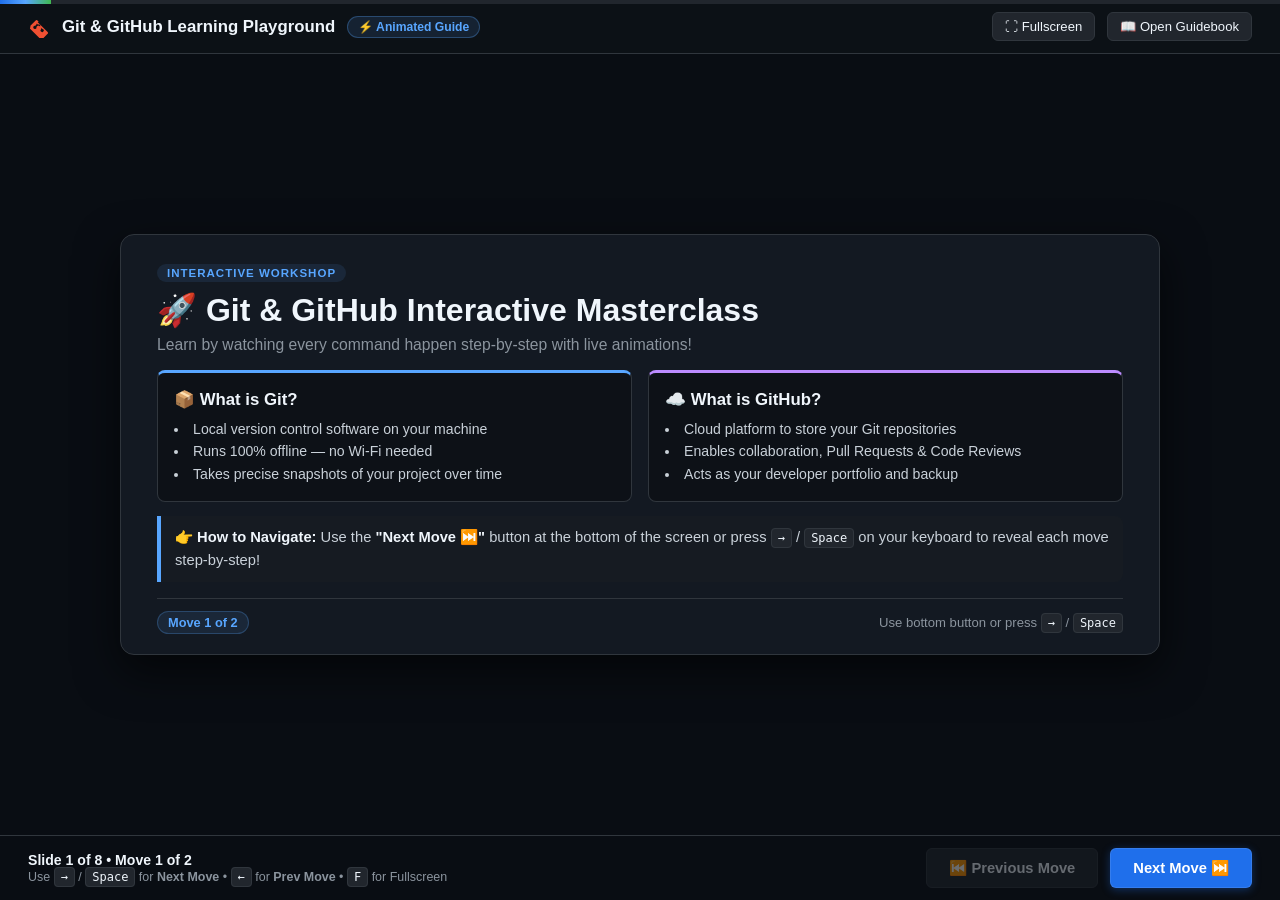
==== commit 623e8fba: "fix(ui): remove duplicate buttons and fix branch diagram text placement" ====
--- a/slides.html
+++ b/slides.html
@@ -41,7 +41,7 @@
     /* Top Progress Bar */
     .progress-bar-container {
       width: 100%;
-      height: 5px;
+      height: 4px;
       background: #21262d;
       position: absolute;
       top: 0;
@@ -71,36 +71,29 @@
       align-items: center;
       gap: 12px;
       font-weight: 700;
-      font-size: 1.1rem;
+      font-size: 1.05rem;
       color: var(--text-light);
     }
 
     .git-icon {
       fill: #f05032;
-      width: 24px;
-      height: 24px;
+      width: 22px;
+      height: 22px;
     }
 
     .header-controls {
       display: flex;
-      gap: 14px;
+      gap: 12px;
       align-items: center;
     }
 
-    .slide-indicator {
-      font-size: 0.9rem;
-      color: var(--text-muted);
-      font-variant-numeric: tabular-nums;
-      font-weight: 600;
-    }
-
     .mode-badge {
-      background: rgba(88, 166, 255, 0.15);
+      background: rgba(88, 166, 255, 0.12);
       color: var(--accent-blue);
       border: 1px solid rgba(88, 166, 255, 0.3);
       padding: 3px 10px;
       border-radius: 20px;
-      font-size: 0.78rem;
+      font-size: 0.76rem;
       font-weight: 600;
     }
 
@@ -111,7 +104,7 @@
       border-radius: 6px;
       padding: 6px 12px;
       cursor: pointer;
-      font-size: 0.85rem;
+      font-size: 0.82rem;
       transition: all 0.2s;
     }
     button.icon-btn:hover {
@@ -125,7 +118,7 @@
       display: flex;
       justify-content: center;
       align-items: center;
-      padding: 20px 28px;
+      padding: 16px 24px;
       position: relative;
       overflow: hidden;
     }
@@ -133,15 +126,15 @@
     .slide {
       display: none;
       width: 100%;
-      max-width: 1080px;
+      max-width: 1040px;
       background: var(--card-dark);
       border: 1px solid var(--card-border);
       border-radius: 14px;
-      padding: 32px 40px;
-      box-shadow: 0 20px 48px rgba(0, 0, 0, 0.6);
-      max-height: 86vh;
+      padding: 28px 36px 20px;
+      box-shadow: 0 16px 44px rgba(0, 0, 0, 0.6);
+      max-height: 84vh;
       overflow-y: auto;
-      animation: slideIn 0.3s cubic-bezier(0.16, 1, 0.3, 1);
+      animation: slideIn 0.25s cubic-bezier(0.16, 1, 0.3, 1);
     }
 
     .slide.active {
@@ -149,7 +142,7 @@
     }
 
     @keyframes slideIn {
-      from { opacity: 0; transform: translateY(10px) scale(0.99); }
+      from { opacity: 0; transform: translateY(8px) scale(0.99); }
       to { opacity: 1; transform: translateY(0) scale(1); }
     }
 
@@ -157,55 +150,55 @@
     .slide-tag {
       display: inline-block;
       text-transform: uppercase;
-      font-size: 0.75rem;
+      font-size: 0.72rem;
       letter-spacing: 1px;
       font-weight: 700;
       color: var(--accent-blue);
       background: rgba(88, 166, 255, 0.1);
-      padding: 4px 10px;
+      padding: 3px 10px;
       border-radius: 20px;
-      margin-bottom: 10px;
+      margin-bottom: 8px;
     }
 
     h1.title {
-      font-size: 2.2rem;
+      font-size: 2rem;
       color: var(--text-light);
-      margin-bottom: 8px;
+      margin-bottom: 6px;
       line-height: 1.25;
     }
 
     h2.title {
-      font-size: 1.7rem;
+      font-size: 1.6rem;
       color: var(--text-light);
-      margin-bottom: 8px;
+      margin-bottom: 6px;
     }
 
     .subtitle {
-      font-size: 1.05rem;
+      font-size: 0.98rem;
       color: var(--text-muted);
-      margin-bottom: 20px;
+      margin-bottom: 16px;
     }
 
     /* Step Timeline Chips (Clickable) */
     .step-stepper {
       display: flex;
       gap: 10px;
-      margin: 18px 0;
+      margin: 14px 0 18px;
       flex-wrap: wrap;
     }
 
     .step-chip {
-      padding: 8px 16px;
-      border-radius: 24px;
+      padding: 6px 14px;
+      border-radius: 20px;
       background: #1c2430;
       border: 1px solid var(--card-border);
-      font-size: 0.85rem;
+      font-size: 0.82rem;
       font-weight: 600;
       color: var(--text-muted);
       cursor: pointer;
       display: flex;
       align-items: center;
-      gap: 8px;
+      gap: 6px;
       transition: all 0.25s ease;
     }
 
@@ -218,20 +211,20 @@
       background: #1f6feb;
       border-color: #58a6ff;
       color: #ffffff;
-      box-shadow: 0 0 14px rgba(31, 111, 235, 0.45);
+      box-shadow: 0 0 12px rgba(31, 111, 235, 0.45);
       transform: translateY(-2px);
     }
 
     .step-chip.done {
-      background: #193822;
-      border-color: #3fb950;
+      background: #162c1e;
+      border-color: #2ea043;
       color: #7ee787;
     }
 
     /* Step Content Area */
     .step-panel {
       display: none;
-      animation: fadeInStep 0.35s ease;
+      animation: fadeInStep 0.25s ease;
     }
 
     .step-panel.active {
@@ -239,7 +232,7 @@
     }
 
     @keyframes fadeInStep {
-      from { opacity: 0; transform: translateY(6px); }
+      from { opacity: 0; transform: translateY(4px); }
       to { opacity: 1; transform: translateY(0); }
     }
 
@@ -248,20 +241,22 @@
       background: #090d13;
       border: 1px solid var(--card-border);
       border-radius: 12px;
-      padding: 22px;
-      margin: 16px 0;
-      display: grid;
-      grid-template-columns: repeat(4, 1fr);
-      gap: 14px;
+      padding: 16px 20px;
+      margin: 12px 0 16px;
+      display: flex;
+      align-items: center;
+      justify-content: space-between;
+      gap: 10px;
       position: relative;
     }
 
     .stage-zone {
+      flex: 1;
       background: #131922;
       border: 2px dashed #30363d;
       border-radius: 10px;
-      padding: 14px;
-      min-height: 140px;
+      padding: 12px 10px;
+      min-height: 120px;
       display: flex;
       flex-direction: column;
       align-items: center;
@@ -270,6 +265,13 @@
       transition: all 0.3s ease;
     }
 
+    .stage-divider-arrow {
+      color: #484f58;
+      font-size: 1.2rem;
+      font-weight: bold;
+      user-select: none;
+    }
+
     .stage-zone.highlight {
       border: 2px solid var(--accent-blue);
       box-shadow: 0 0 16px rgba(88, 166, 255, 0.25);
@@ -289,28 +291,28 @@
     }
 
     .zone-title {
-      font-size: 0.78rem;
+      font-size: 0.74rem;
       font-weight: 700;
       text-transform: uppercase;
       letter-spacing: 0.5px;
       color: var(--text-muted);
-      margin-bottom: 10px;
+      margin-bottom: 8px;
     }
 
     /* Animated Items */
     .file-badge {
-      padding: 8px 12px;
+      padding: 6px 12px;
       background: #21262d;
       border: 1px solid var(--card-border);
       border-radius: 6px;
-      font-size: 0.82rem;
+      font-size: 0.8rem;
       font-family: monospace;
       color: var(--text-light);
       display: flex;
       align-items: center;
       gap: 6px;
-      transition: all 0.4s cubic-bezier(0.34, 1.56, 0.64, 1);
-      margin-top: 6px;
+      transition: all 0.3s cubic-bezier(0.34, 1.56, 0.64, 1);
+      margin-top: 4px;
     }
 
     .file-badge.modified {
@@ -324,20 +326,20 @@
       border-color: var(--accent-green);
       color: var(--accent-green);
       background: rgba(63, 185, 80, 0.15);
-      animation: bounceIn 0.4s ease;
+      animation: bounceIn 0.35s ease;
     }
 
     .commit-box {
       background: #1f6feb;
       color: white;
-      padding: 8px 12px;
+      padding: 6px 12px;
       border-radius: 8px;
-      font-size: 0.8rem;
+      font-size: 0.78rem;
       font-weight: 600;
       text-align: center;
       box-shadow: 0 4px 10px rgba(31, 111, 235, 0.3);
-      animation: bounceIn 0.4s ease;
-      margin-top: 6px;
+      animation: bounceIn 0.35s ease;
+      margin-top: 4px;
     }
 
     .cloud-status {
@@ -345,16 +347,16 @@
       flex-direction: column;
       align-items: center;
       justify-content: center;
-      gap: 6px;
-      font-size: 0.8rem;
+      gap: 4px;
+      font-size: 0.78rem;
       color: var(--text-muted);
-      margin-top: 10px;
+      margin-top: 6px;
     }
 
     .cloud-status.synced {
       color: var(--accent-green);
       font-weight: 600;
-      animation: bounceIn 0.4s ease;
+      animation: bounceIn 0.35s ease;
     }
 
     @keyframes pulseRed {
@@ -364,8 +366,8 @@
     }
 
     @keyframes bounceIn {
-      0% { transform: scale(0.6); opacity: 0; }
-      70% { transform: scale(1.08); }
+      0% { transform: scale(0.7); opacity: 0; }
+      70% { transform: scale(1.06); }
       100% { transform: scale(1); opacity: 1; }
     }
 
@@ -375,7 +377,7 @@
       border: 1px solid var(--card-border);
       border-radius: 8px;
       overflow: hidden;
-      margin-top: 14px;
+      margin-top: 12px;
     }
 
     .terminal-bar {
@@ -388,8 +390,8 @@
     }
 
     .dot {
-      width: 10px;
-      height: 10px;
+      width: 9px;
+      height: 9px;
       border-radius: 50%;
     }
     .dot.red { background: #ff5f56; }
@@ -397,100 +399,63 @@
     .dot.green { background: #27c93f; }
 
     .terminal-title {
-      font-size: 0.75rem;
+      font-size: 0.72rem;
       color: var(--text-muted);
       margin-left: 6px;
       font-family: monospace;
     }
 
     .terminal-body {
-      padding: 14px 18px;
+      padding: 12px 16px;
       font-family: ui-monospace, SFMono-Regular, "SF Mono", Menlo, Consolas, monospace;
-      font-size: 0.9rem;
-      line-height: 1.6;
+      font-size: 0.88rem;
+      line-height: 1.55;
       color: #79c0ff;
     }
 
-    .term-prompt {
-      color: var(--accent-green);
-      font-weight: 600;
-    }
-    .term-cmd {
-      color: #ffffff;
-      font-weight: 700;
-    }
-    .term-out {
-      color: #8b949e;
-      display: block;
-      margin-top: 4px;
-    }
-    .term-highlight {
-      color: var(--accent-blue);
-    }
-    .term-success {
-      color: var(--accent-green);
-    }
-    .term-error {
-      color: var(--accent-red);
-    }
+    .term-prompt { color: var(--accent-green); font-weight: 600; }
+    .term-cmd { color: #ffffff; font-weight: 700; }
+    .term-out { color: #8b949e; display: block; margin-top: 3px; }
 
     /* Explanation Cards */
     .action-explainer {
       background: #161b22;
       border-left: 4px solid var(--accent-blue);
-      padding: 12px 16px;
+      padding: 10px 14px;
       border-radius: 0 8px 8px 0;
-      margin-top: 12px;
-      font-size: 0.95rem;
-      line-height: 1.6;
-    }
-
-    .action-explainer strong {
-      color: var(--text-light);
-    }
-
-    /* Step Navigation Controls Inside Slide */
-    .step-actions-bar {
+      margin-top: 10px;
+      font-size: 0.92rem;
+      line-height: 1.55;
+    }
+
+    .action-explainer strong { color: var(--text-light); }
+
+    /* Slide Card Footer: Clean Status Indicator (NO duplicate buttons) */
+    .slide-footer-status {
       display: flex;
       justify-content: space-between;
       align-items: center;
-      margin-top: 18px;
-      padding-top: 14px;
+      margin-top: 16px;
+      padding-top: 12px;
       border-top: 1px solid var(--card-border);
     }
 
-    .sub-btn {
-      padding: 9px 18px;
-      border-radius: 6px;
-      font-size: 0.9rem;
+    .step-pill {
+      font-size: 0.8rem;
       font-weight: 600;
-      cursor: pointer;
-      display: flex;
-      align-items: center;
-      gap: 6px;
-      border: 1px solid var(--card-border);
-      transition: all 0.2s ease;
-    }
-
-    .sub-btn.next-step {
-      background: #238636;
-      color: white;
-      border-color: rgba(240, 246, 252, 0.1);
-    }
-    .sub-btn.next-step:hover {
-      background: #2ea043;
-      transform: translateY(-1px);
-    }
-
-    .sub-btn.prev-step {
-      background: #21262d;
-      color: var(--text-light);
-    }
-    .sub-btn.prev-step:hover {
-      background: #30363d;
-    }
-
-    /* Bottom Global Controls */
+      color: var(--accent-blue);
+      background: rgba(88, 166, 255, 0.1);
+      padding: 3px 10px;
+      border-radius: 12px;
+      border: 1px solid rgba(88, 166, 255, 0.25);
+    }
+
+    .step-prompt-text {
+      font-size: 0.82rem;
+      color: var(--text-muted);
+    }
+
+    /* Fixed Bottom Control Bar (SINGLE Source of Truth for buttons) */
     footer.bottom-bar {
       padding: 12px 28px;
       display: flex;
@@ -501,43 +466,20 @@
       z-index: 50;
     }
 
-    .nav-buttons {
-      display: flex;
-      gap: 12px;
-    }
-
-    .nav-btn {
-      padding: 10px 20px;
-      font-size: 0.95rem;
-      font-weight: 600;
-      border-radius: 6px;
-      cursor: pointer;
-      display: flex;
-      align-items: center;
-      gap: 6px;
-      border: 1px solid var(--card-border);
-      transition: all 0.2s ease;
-    }
-
-    .nav-btn.prev {
-      background: #21262d;
+    .bottom-status-block {
+      display: flex;
+      flex-direction: column;
+      gap: 2px;
+    }
+
+    .bottom-slide-info {
+      font-size: 0.88rem;
+      font-weight: 700;
       color: var(--text-light);
     }
-    .nav-btn.prev:hover {
-      background: #30363d;
-    }
-
-    .nav-btn.next {
-      background: #1f6feb;
-      color: #fff;
-      border-color: rgba(240, 246, 252, 0.1);
-    }
-    .nav-btn.next:hover {
-      background: #388bfd;
-    }
 
     .shortcut-hint {
-      font-size: 0.85rem;
+      font-size: 0.78rem;
       color: var(--text-muted);
     }
     kbd {
@@ -545,75 +487,170 @@
       border: 1px solid var(--card-border);
       border-radius: 4px;
       padding: 2px 6px;
-      font-size: 0.8rem;
+      font-size: 0.75rem;
       color: var(--text-light);
     }
 
-    /* Branch Tree Diagram Styling */
-    .branch-tree {
+    .nav-buttons {
+      display: flex;
+      gap: 12px;
+    }
+
+    .nav-btn {
+      padding: 10px 22px;
+      font-size: 0.92rem;
+      font-weight: 600;
+      border-radius: 6px;
+      cursor: pointer;
       display: flex;
       align-items: center;
-      gap: 20px;
-      padding: 20px;
+      gap: 6px;
+      border: 1px solid var(--card-border);
+      transition: all 0.2s ease;
+    }
+
+    .nav-btn.prev {
+      background: #21262d;
+      color: var(--text-light);
+    }
+    .nav-btn.prev:hover:not(:disabled) {
+      background: #30363d;
+    }
+
+    .nav-btn.next {
+      background: #1f6feb;
+      color: #fff;
+      border-color: rgba(240, 246, 252, 0.1);
+      box-shadow: 0 2px 8px rgba(31, 111, 235, 0.35);
+    }
+    .nav-btn.next:hover {
+      background: #388bfd;
+      transform: translateY(-1px);
+    }
+
+    /* Redesigned Branch Tree: No Crammed Text! */
+    .branch-tree-container {
       background: #090d13;
-      border-radius: 8px;
+      border: 1px solid var(--card-border);
+      border-radius: 12px;
+      padding: 22px 24px 18px;
       margin: 14px 0;
       overflow-x: auto;
     }
 
+    .branch-tree-row {
+      display: flex;
+      align-items: center;
+      justify-content: space-between;
+      position: relative;
+    }
+
+    .branch-node-wrapper {
+      display: flex;
+      flex-direction: column;
+      align-items: center;
+      gap: 8px;
+      position: relative;
+      z-index: 2;
+      min-width: 80px;
+    }
+
     .branch-node {
-      width: 42px;
-      height: 42px;
+      width: 44px;
+      height: 44px;
       border-radius: 50%;
       background: #21262d;
       border: 2px solid var(--accent-blue);
       display: flex;
       align-items: center;
       justify-content: center;
-      font-size: 0.8rem;
-      font-weight: bold;
+      font-size: 0.88rem;
+      font-weight: 700;
       color: white;
-      position: relative;
-      transition: all 0.3s;
+      transition: all 0.3s cubic-bezier(0.34, 1.56, 0.64, 1);
     }
 
     .branch-node.active-node {
       background: #1f6feb;
-      box-shadow: 0 0 14px rgba(31, 111, 235, 0.7);
-      transform: scale(1.15);
+      box-shadow: 0 0 16px rgba(31, 111, 235, 0.75);
+      transform: scale(1.12);
+      border-color: #58a6ff;
     }
 
     .branch-node.feature-node {
       border-color: var(--accent-purple);
-      background: rgba(188, 140, 255, 0.2);
+      background: #161224;
+      color: var(--accent-purple);
     }
     .branch-node.feature-node.active-node {
       background: #8957e5;
-      box-shadow: 0 0 14px rgba(137, 87, 229, 0.7);
+      color: white;
+      box-shadow: 0 0 16px rgba(137, 87, 229, 0.75);
+      border-color: #d2a8ff;
     }
 
     .branch-node.revert-node {
       border-color: var(--accent-green);
-      background: rgba(63, 185, 80, 0.2);
+      background: #122419;
+      color: var(--accent-green);
     }
     .branch-node.revert-node.active-node {
       background: #238636;
-      box-shadow: 0 0 14px rgba(35, 134, 54, 0.7);
+      color: white;
+      box-shadow: 0 0 16px rgba(35, 134, 54, 0.75);
+      border-color: #56d364;
     }
 
     .branch-node.bug-node {
       border-color: var(--accent-red);
-      background: rgba(255, 123, 114, 0.2);
-      text-decoration: line-through;
-    }
-
-    .branch-line {
+      background: rgba(255, 123, 114, 0.15);
+      color: var(--accent-red);
+    }
+
+    .branch-node-label {
+      font-size: 0.74rem;
+      font-weight: 600;
+      color: var(--text-muted);
+      background: #161b22;
+      border: 1px solid var(--card-border);
+      padding: 3px 8px;
+      border-radius: 12px;
+      white-space: nowrap;
+      transition: all 0.25s ease;
+      text-align: center;
+    }
+
+    .branch-node-label.active-label {
+      color: #ffffff;
+      border-color: var(--accent-blue);
+      background: rgba(31, 111, 235, 0.25);
+    }
+
+    .branch-node-label.purple {
+      color: var(--accent-purple);
+      border-color: rgba(188, 140, 255, 0.4);
+    }
+
+    .branch-node-label.green {
+      color: var(--accent-green);
+      border-color: rgba(63, 185, 80, 0.4);
+    }
+
+    .branch-node-label.red {
+      color: var(--accent-red);
+      border-color: rgba(255, 123, 114, 0.4);
+    }
+
+    .branch-connector-line {
       height: 3px;
       background: var(--card-border);
       flex: 1;
-      min-width: 30px;
-    }
-    .branch-line.active-line {
+      margin: 0 4px;
+      margin-bottom: 26px; /* align with circles */
+      transition: all 0.3s ease;
+    }
+
+    .branch-connector-line.active-line {
       background: var(--accent-blue);
       box-shadow: 0 0 8px rgba(88, 166, 255, 0.5);
     }
@@ -623,7 +660,7 @@
       display: grid;
       grid-template-columns: 1fr 1fr;
       gap: 16px;
-      margin: 16px 0;
+      margin: 14px 0;
     }
 
     .info-card {
@@ -640,11 +677,12 @@
     .info-card h4 {
       color: var(--text-light);
       margin-bottom: 8px;
+      font-size: 1.05rem;
     }
 
     .info-card ul {
       list-style-position: inside;
-      font-size: 0.9rem;
+      font-size: 0.88rem;
       line-height: 1.6;
     }
   </style>
@@ -660,11 +698,10 @@
   <header>
     <div class="brand">
       <svg class="git-icon" viewBox="0 0 24 24"><path d="M2.6 10.59L8.38 4.8a1.37 1.37 0 0 1 1.94 0l1.24 1.25L9.64 8a1.73 1.73 0 0 0-.48 1.48L7.9 10.74a1.73 1.73 0 1 0 1.25 1.25l1.24-1.25a1.72 1.72 0 0 0 1.5-.47l2.84 2.84a1.7 1.7 0 0 0-.47 1.5 1.73 1.73 0 1 0 1.48-.48l-2.84-2.84a1.72 1.72 0 0 0 .47-1.5 1.73 1.73 0 0 0-1.48-.48L10.66 9.3a1.73 1.73 0 0 0-1.25-1.25L10.65 6.8l10.75 10.75a1.37 1.37 0 0 1 0 1.94l-5.78 5.79a1.37 1.37 0 0 1-1.94 0L2.6 14.21a1.37 1.37 0 0 1 0-1.94z"/></svg>
-      <span>Git & GitHub Interactive Deck</span>
-      <span class="mode-badge">⚡ Animated Step-by-Step</span>
+      <span>Git & GitHub Learning Playground</span>
+      <span class="mode-badge">⚡ Animated Guide</span>
     </div>
     <div class="header-controls">
-      <span class="slide-indicator" id="slide-num">Slide 1 / 8</span>
       <button class="icon-btn" onclick="toggleFullscreen()">⛶ Fullscreen</button>
       <a href="GUIDEBOOK.md" target="_blank" style="text-decoration:none;"><button class="icon-btn">📖 Open Guidebook</button></a>
     </div>
@@ -700,7 +737,7 @@
           </div>
         </div>
         <div class="action-explainer">
-          👉 <strong>Interactive Navigation:</strong> Click <strong>"Next Move ⏭️"</strong> below or press the <kbd>→</kbd> right arrow / <kbd>Space</kbd> on your keyboard to reveal each step one-by-one!
+          👉 <strong>How to Navigate:</strong> Use the <strong>"Next Move ⏭️"</strong> button at the bottom of the screen or press <kbd>→</kbd> / <kbd>Space</kbd> on your keyboard to reveal each move step-by-step!
         </div>
       </div>
 
@@ -708,7 +745,7 @@
       <div class="step-panel" data-step-index="1">
         <div class="info-card green">
           <h4>🎯 What You Will Master In This Deck</h4>
-          <ul style="line-height: 1.8; margin-top: 8px;">
+          <ul style="line-height: 1.8; margin-top: 6px;">
             <li>1️⃣ <strong>The Push Pipeline:</strong> File edit ➔ <code>git add</code> ➔ <code>git commit</code> ➔ <code>git push</code></li>
             <li>2️⃣ <strong>Branching:</strong> Create parallel universes with <code>git switch -c</code></li>
             <li>3️⃣ <strong>Merging:</strong> Bringing features back into <code>main</code> safely</li>
@@ -718,17 +755,13 @@
           </ul>
         </div>
         <div class="action-explainer">
-          Ready to begin? Click <strong>"Next Slide ▶"</strong> to start the animated Push pipeline!
-        </div>
-      </div>
-
-      <!-- Sub-step buttons -->
-      <div class="step-actions-bar">
-        <span style="font-size:0.85rem; color:var(--text-muted);" id="s1-tracker">Step 1 of 2</span>
-        <div style="display:flex; gap:8px;">
-          <button class="sub-btn prev-step" onclick="prevSubStep()">⏮️ Prev Move</button>
-          <button class="sub-btn next-step" onclick="nextSubStep()">Next Move ⏭️</button>
-        </div>
+          Ready to begin? Click <strong>"Next Move ⏭️"</strong> to start the animated Push pipeline!
+        </div>
+      </div>
+
+      <div class="slide-footer-status">
+        <span class="step-pill" id="s1-tracker">Move 1 of 2</span>
+        <span class="step-prompt-text">Use bottom button or press <kbd>→</kbd> / <kbd>Space</kbd></span>
       </div>
     </div>
 
@@ -755,6 +788,8 @@
           </div>
         </div>
 
+        <div class="stage-divider-arrow">➔</div>
+
         <div class="stage-zone" id="s2-zone-stage">
           <span class="zone-title">2. Staging Area</span>
           <div id="s2-file-stage" style="display:none;" class="file-badge staged">
@@ -762,6 +797,8 @@
           </div>
         </div>
 
+        <div class="stage-divider-arrow">➔</div>
+
         <div class="stage-zone" id="s2-zone-repo">
           <span class="zone-title">3. Local Repo</span>
           <div id="s2-file-commit" style="display:none;" class="commit-box">
@@ -769,16 +806,17 @@
           </div>
         </div>
 
+        <div class="stage-divider-arrow">➔</div>
+
         <div class="stage-zone" id="s2-zone-cloud">
           <span class="zone-title">4. GitHub Cloud</span>
           <div id="s2-cloud-status" class="cloud-status">
-            <span style="font-size:1.8rem;">☁️</span>
+            <span style="font-size:1.6rem;">☁️</span>
             <span id="s2-cloud-text">Awaiting Push...</span>
           </div>
         </div>
       </div>
 
-      <!-- Step Panels -->
       <!-- Step 0: Edit -->
       <div class="step-panel active" data-step-index="0">
         <div class="terminal-window">
@@ -794,7 +832,7 @@
           </div>
         </div>
         <div class="action-explainer">
-          <strong>Step 1:</strong> You modified <code>src/index.html</code> in your editor. It's in your <strong>Working Directory</strong> (red/unstaged). Git knows it changed, but it isn't ready for a commit yet.
+          <strong>Move 1:</strong> You modified <code>src/index.html</code> in your editor. It's in your <strong>Working Directory</strong> (red/unstaged). Git sees the change, but it isn't ready for commit yet.
         </div>
       </div>
 
@@ -813,7 +851,7 @@
           </div>
         </div>
         <div class="action-explainer">
-          <strong>Step 2:</strong> Running <code>git add .</code> (or <code>git add src/index.html</code>) moves the file into the <strong>Staging Area</strong>! It turns green and is now drafted for the snapshot.
+          <strong>Move 2:</strong> Running <code>git add .</code> (or <code>git add src/index.html</code>) stages the file! It turns green and is now drafted for the snapshot.
         </div>
       </div>
 
@@ -831,7 +869,7 @@
           </div>
         </div>
         <div class="action-explainer">
-          <strong>Step 3:</strong> Running <code>git commit</code> packages the staged files into a permanent snapshot stored in your <strong>Local Repository</strong> with hash <code>c8f2a1</code>.
+          <strong>Move 3:</strong> Running <code>git commit</code> packages the staged files into a permanent snapshot stored in your <strong>Local Repository</strong> with hash <code>c8f2a1</code>.
         </div>
       </div>
 
@@ -844,24 +882,19 @@
           </div>
           <div class="terminal-body">
             <span class="term-prompt">user@mac:~$ </span><span class="term-cmd">git push origin main</span><br>
-            <span class="term-out">Enumerating objects: 5, done.</span>
             <span class="term-out">Writing objects: 100% (3/3), 320 bytes, done.</span>
             <span class="term-out">To https://github.com/farhadlafarie/github-beginner-kit.git</span>
             <span class="term-out" style="color:var(--accent-green);">&nbsp;&nbsp;main -> main</span>
           </div>
         </div>
         <div class="action-explainer">
-          <strong>Step 4:</strong> Running <code>git push origin main</code> uploads your local commit to <strong>GitHub Cloud</strong>! Your code is now safely backed up and visible to your team.
-        </div>
-      </div>
-
-      <!-- Sub-step buttons -->
-      <div class="step-actions-bar">
-        <span style="font-size:0.85rem; color:var(--text-muted);" id="s2-tracker">Step 1 of 4</span>
-        <div style="display:flex; gap:8px;">
-          <button class="sub-btn prev-step" onclick="prevSubStep()">⏮️ Prev Move</button>
-          <button class="sub-btn next-step" onclick="nextSubStep()">Next Move ⏭️</button>
-        </div>
+          <strong>Move 4:</strong> Running <code>git push origin main</code> uploads your local commit to <strong>GitHub Cloud</strong>! Your code is now safely backed up and visible to your team.
+        </div>
+      </div>
+
+      <div class="slide-footer-status">
+        <span class="step-pill" id="s2-tracker">Move 1 of 4: Edit File</span>
+        <span class="step-prompt-text">Click chips above or Next Move below</span>
       </div>
     </div>
 
@@ -879,15 +912,39 @@
         <div class="step-chip" onclick="jumpToSubStep(3)">4. Switch Back to Main</div>
       </div>
 
-      <!-- Animated Branch Visual -->
-      <div class="branch-tree">
-        <div class="branch-node active-node" id="s3-n1">C1</div>
-        <div class="branch-line active-line"></div>
-        <div class="branch-node active-node" id="s3-n2">C2</div>
-        <div class="branch-line active-line"></div>
-        <div class="branch-node active-node" id="s3-n3">C3 (main)</div>
-        <div class="branch-line" id="s3-line-f"></div>
-        <div class="branch-node feature-node" id="s3-n4" style="opacity:0.25;">F1 (feature)</div>
+      <!-- Clean Redesigned Branch Visual -->
+      <div class="branch-tree-container">
+        <div class="branch-tree-row">
+          <!-- C1 -->
+          <div class="branch-node-wrapper">
+            <div class="branch-node active-node">C1</div>
+            <span class="branch-node-label">base</span>
+          </div>
+
+          <div class="branch-connector-line active-line"></div>
+
+          <!-- C2 -->
+          <div class="branch-node-wrapper">
+            <div class="branch-node active-node">C2</div>
+            <span class="branch-node-label">stable</span>
+          </div>
+
+          <div class="branch-connector-line active-line"></div>
+
+          <!-- C3 (main) -->
+          <div class="branch-node-wrapper">
+            <div class="branch-node active-node" id="s3-n3">C3</div>
+            <span class="branch-node-label active-label" id="s3-label-main">main branch</span>
+          </div>
+
+          <div class="branch-connector-line" id="s3-line-f"></div>
+
+          <!-- F1 (feature) -->
+          <div class="branch-node-wrapper">
+            <div class="branch-node feature-node" id="s3-n4" style="opacity:0.25;">F1</div>
+            <span class="branch-node-label purple" id="s3-label-feat" style="opacity:0.35;">feature/dark-mode</span>
+          </div>
+        </div>
       </div>
 
       <!-- Step 0 -->
@@ -903,7 +960,7 @@
           </div>
         </div>
         <div class="action-explainer">
-          <strong>Step 1:</strong> You are on the <code>main</code> branch at commit <code>C3</code>. Any changes directly made here risk breaking your production site.
+          <strong>Move 1:</strong> You are standing on the <code>main</code> branch at commit <code>C3</code>. Any changes directly made here risk breaking your production site.
         </div>
       </div>
 
@@ -920,7 +977,7 @@
           </div>
         </div>
         <div class="action-explainer">
-          <strong>Step 2:</strong> <code>git switch -c feature/dark-mode</code> spawns a new branch pointer right where you are. You have entered a safe sandbox!
+          <strong>Move 2:</strong> <code>git switch -c feature/dark-mode</code> spawns a new branch pointer right where you are. You have entered a safe sandbox!
         </div>
       </div>
 
@@ -937,7 +994,7 @@
           </div>
         </div>
         <div class="action-explainer">
-          <strong>Step 3:</strong> You make commit <code>F1</code>. Notice that <code>F1</code> exists ONLY on the <code>feature/dark-mode</code> branch! <code>main</code> is completely untouched.
+          <strong>Move 3:</strong> You make commit <code>F1</code>. Notice that <code>F1</code> exists ONLY on the <code>feature/dark-mode</code> branch! <code>main</code> is completely untouched.
         </div>
       </div>
 
@@ -954,17 +1011,13 @@
           </div>
         </div>
         <div class="action-explainer">
-          <strong>Step 4:</strong> You switch back to <code>main</code>. In your editor, the dark mode code temporarily disappears! It is safely stored inside <code>feature/dark-mode</code> awaiting a merge.
-        </div>
-      </div>
-
-      <!-- Sub-step buttons -->
-      <div class="step-actions-bar">
-        <span style="font-size:0.85rem; color:var(--text-muted);" id="s3-tracker">Step 1 of 4</span>
-        <div style="display:flex; gap:8px;">
-          <button class="sub-btn prev-step" onclick="prevSubStep()">⏮️ Prev Move</button>
-          <button class="sub-btn next-step" onclick="nextSubStep()">Next Move ⏭️</button>
-        </div>
+          <strong>Move 4:</strong> You switch back to <code>main</code>. In your editor, the dark mode code temporarily disappears! It is safely stored inside <code>feature/dark-mode</code> awaiting a merge.
+        </div>
+      </div>
+
+      <div class="slide-footer-status">
+        <span class="step-pill" id="s3-tracker">Move 1 of 4: On Main</span>
+        <span class="step-prompt-text">Click chips above or Next Move below</span>
       </div>
     </div>
 
@@ -980,12 +1033,30 @@
         <div class="step-chip" onclick="jumpToSubStep(2)">3. Clean Up Branch</div>
       </div>
 
-      <div class="branch-tree">
-        <div class="branch-node active-node">C3</div>
-        <div class="branch-line active-line"></div>
-        <div class="branch-node feature-node" id="s4-feat-node">F1</div>
-        <div class="branch-line" id="s4-merge-line"></div>
-        <div class="branch-node active-node" id="s4-merge-node" style="opacity:0.25;">M1 (Merged)</div>
+      <div class="branch-tree-container">
+        <div class="branch-tree-row">
+          <!-- C3 -->
+          <div class="branch-node-wrapper">
+            <div class="branch-node active-node">C3</div>
+            <span class="branch-node-label active-label">main</span>
+          </div>
+
+          <div class="branch-connector-line active-line"></div>
+
+          <!-- F1 -->
+          <div class="branch-node-wrapper">
+            <div class="branch-node feature-node active-node" id="s4-feat-node">F1</div>
+            <span class="branch-node-label purple" id="s4-feat-label">feature/dark-mode</span>
+          </div>
+
+          <div class="branch-connector-line" id="s4-merge-line"></div>
+
+          <!-- M1 -->
+          <div class="branch-node-wrapper">
+            <div class="branch-node active-node" id="s4-merge-node" style="opacity:0.25;">M1</div>
+            <span class="branch-node-label green" id="s4-merge-label" style="opacity:0.35;">Merged into main</span>
+          </div>
+        </div>
       </div>
 
       <!-- Step 0 -->
@@ -1041,12 +1112,9 @@
         </div>
       </div>
 
-      <div class="step-actions-bar">
-        <span style="font-size:0.85rem; color:var(--text-muted);" id="s4-tracker">Step 1 of 3</span>
-        <div style="display:flex; gap:8px;">
-          <button class="sub-btn prev-step" onclick="prevSubStep()">⏮️ Prev Move</button>
-          <button class="sub-btn next-step" onclick="nextSubStep()">Next Move ⏭️</button>
-        </div>
+      <div class="slide-footer-status">
+        <span class="step-pill" id="s4-tracker">Move 1 of 3: Switch to Target</span>
+        <span class="step-prompt-text">Click chips above or Next Move below</span>
       </div>
     </div>
 
@@ -1070,10 +1138,7 @@
           </div>
         </div>
 
-        <div class="stage-zone" id="s5-wire-zone" style="justify-content:center;">
-          <span style="font-size:2rem;" id="s5-arrow">⬇️</span>
-          <span style="font-size:0.75rem; color:var(--text-muted);" id="s5-wire-text">Internet Sync</span>
-        </div>
+        <div class="stage-divider-arrow" id="s5-arrow">⬇️</div>
 
         <div class="stage-zone" id="s5-local-zone">
           <span class="zone-title">Local Repo (.git)</span>
@@ -1082,8 +1147,10 @@
           </div>
         </div>
 
+        <div class="stage-divider-arrow">➔</div>
+
         <div class="stage-zone" id="s5-work-zone">
-          <span class="zone-title">Your Working Files</span>
+          <span class="zone-title">Working Files</span>
           <div id="s5-work-box" class="file-badge" style="display:none; color:var(--accent-green);">
             ✨ footer.html (Updated)
           </div>
@@ -1093,7 +1160,7 @@
       <!-- Step 0 -->
       <div class="step-panel active" data-step-index="0">
         <div class="action-explainer">
-          <strong>Step 1:</strong> Your teammate committed and pushed commit <code>[d4e9b1]</code> to GitHub. Your computer doesn't know about it yet!
+          <strong>Move 1:</strong> Your teammate committed and pushed commit <code>[d4e9b1]</code> to GitHub. Your computer doesn't know about it yet!
         </div>
       </div>
 
@@ -1111,7 +1178,7 @@
           </div>
         </div>
         <div class="action-explainer">
-          <strong>Step 2 (Fetch):</strong> <code>git fetch</code> downloads the commits into your local cache without touching your editor files yet.
+          <strong>Move 2 (Fetch):</strong> <code>git fetch</code> downloads the commits into your local cache without touching your editor files yet.
         </div>
       </div>
 
@@ -1130,16 +1197,13 @@
           </div>
         </div>
         <div class="action-explainer">
-          <strong>Step 3 (Merge):</strong> <code>git pull</code> automatically performs both <strong>fetch</strong> and <strong>merge</strong> in a single command, updating your working files instantly!
-        </div>
-      </div>
-
-      <div class="step-actions-bar">
-        <span style="font-size:0.85rem; color:var(--text-muted);" id="s5-tracker">Step 1 of 3</span>
-        <div style="display:flex; gap:8px;">
-          <button class="sub-btn prev-step" onclick="prevSubStep()">⏮️ Prev Move</button>
-          <button class="sub-btn next-step" onclick="nextSubStep()">Next Move ⏭️</button>
-        </div>
+          <strong>Move 3 (Merge):</strong> <code>git pull</code> automatically performs both <strong>fetch</strong> and <strong>merge</strong> in a single command, updating your working files instantly!
+        </div>
+      </div>
+
+      <div class="slide-footer-status">
+        <span class="step-pill" id="s5-tracker">Move 1 of 3: Teammate Pushes</span>
+        <span class="step-prompt-text">Click chips above or Next Move below</span>
       </div>
     </div>
 
@@ -1156,18 +1220,36 @@
         <div class="step-chip" onclick="jumpToSubStep(3)">4. Push Revert to GitHub</div>
       </div>
 
-      <div class="branch-tree">
-        <div class="branch-node active-node">Good C1</div>
-        <div class="branch-line active-line"></div>
-        <div class="branch-node bug-node" id="s6-bad-node">Bug C2</div>
-        <div class="branch-line" id="s6-revert-line"></div>
-        <div class="branch-node revert-node" id="s6-revert-node" style="opacity:0.25;">Revert C2</div>
+      <div class="branch-tree-container">
+        <div class="branch-tree-row">
+          <!-- C1 -->
+          <div class="branch-node-wrapper">
+            <div class="branch-node active-node">C1</div>
+            <span class="branch-node-label">Stable Base</span>
+          </div>
+
+          <div class="branch-connector-line active-line"></div>
+
+          <!-- C2 (Bug) -->
+          <div class="branch-node-wrapper">
+            <div class="branch-node bug-node active-node" id="s6-bad-node">C2</div>
+            <span class="branch-node-label red" id="s6-bad-label">Buggy Commit</span>
+          </div>
+
+          <div class="branch-connector-line" id="s6-revert-line"></div>
+
+          <!-- R1 (Revert) -->
+          <div class="branch-node-wrapper">
+            <div class="branch-node revert-node" id="s6-revert-node" style="opacity:0.25;">R1</div>
+            <span class="branch-node-label green" id="s6-revert-label" style="opacity:0.35;">Revert of C2</span>
+          </div>
+        </div>
       </div>
 
       <!-- Step 0 -->
       <div class="step-panel active" data-step-index="0">
         <div class="action-explainer" style="border-left-color:var(--accent-red);">
-          🚨 <strong>Uh oh!</strong> Commit <code>Bug C2</code> broke the login button in production. You need to roll it back right away!
+          🚨 <strong>Uh oh!</strong> Commit <code>C2</code> broke the login button in production. You need to roll it back right away!
         </div>
       </div>
 
@@ -1185,7 +1267,7 @@
           </div>
         </div>
         <div class="action-explainer">
-          <strong>Identify the culprit:</strong> We found the commit hash: <code>b91c28f</code>.
+          <strong>Move 2:</strong> We inspect the log and find the commit hash: <code>b91c28f</code>.
         </div>
       </div>
 
@@ -1203,7 +1285,7 @@
           </div>
         </div>
         <div class="action-explainer">
-          <strong>The Magic of `git revert`:</strong> It does NOT erase <code>b91c28f</code>! Instead, it creates a new forward commit <code>4f8812a</code> that exactly cancels out the bug!
+          <strong>Move 3 (The Magic of `git revert`):</strong> It does NOT erase <code>b91c28f</code>! Instead, it creates a new forward commit <code>4f8812a</code> that exactly cancels out the bug!
         </div>
       </div>
 
@@ -1221,16 +1303,13 @@
           </div>
         </div>
         <div class="action-explainer">
-          <strong>Zero Conflicts:</strong> Because it is a normal forward commit, you can safely push to GitHub with no force-pushing and zero issues for teammates!
-        </div>
-      </div>
-
-      <div class="step-actions-bar">
-        <span style="font-size:0.85rem; color:var(--text-muted);" id="s6-tracker">Step 1 of 4</span>
-        <div style="display:flex; gap:8px;">
-          <button class="sub-btn prev-step" onclick="prevSubStep()">⏮️ Prev Move</button>
-          <button class="sub-btn next-step" onclick="nextSubStep()">Next Move ⏭️</button>
-        </div>
+          <strong>Move 4 (Zero Conflicts):</strong> Because it is a normal forward commit, you can safely push to GitHub with no force-pushing and zero issues for teammates!
+        </div>
+      </div>
+
+      <div class="slide-footer-status">
+        <span class="step-pill" id="s6-tracker">Move 1 of 4: Bug Discovered</span>
+        <span class="step-prompt-text">Click chips above or Next Move below</span>
       </div>
     </div>
 
@@ -1256,7 +1335,7 @@
           </div>
         </div>
         <div class="action-explainer">
-          You can't commit because the code is broken and unfinished. But you need a clean working directory right now!
+          <strong>Move 1:</strong> You cannot commit because the code is broken and unfinished. But you need a clean working directory right now!
         </div>
       </div>
 
@@ -1272,7 +1351,7 @@
           </div>
         </div>
         <div class="action-explainer">
-          <strong>Magic Stash!</strong> Git takes all your dirty edits and stores them in an internal shelf. Your workspace is instantly 100% clean! You can now fix the urgent bug.
+          <strong>Move 2 (Magic Stash):</strong> Git sweeps all dirty edits into an internal shelf. Your workspace is instantly 100% clean so you can fix the urgent bug!
         </div>
       </div>
 
@@ -1287,16 +1366,13 @@
           </div>
         </div>
         <div class="action-explainer">
-          <strong>Back to Work!</strong> <code>git stash pop</code> empties the pocket and restores your half-written work right where you left off.
-        </div>
-      </div>
-
-      <div class="step-actions-bar">
-        <span style="font-size:0.85rem; color:var(--text-muted);" id="s7-tracker">Step 1 of 3</span>
-        <div style="display:flex; gap:8px;">
-          <button class="sub-btn prev-step" onclick="prevSubStep()">⏮️ Prev Move</button>
-          <button class="sub-btn next-step" onclick="nextSubStep()">Next Move ⏭️</button>
-        </div>
+          <strong>Move 3 (Back to Work):</strong> <code>git stash pop</code> empties the pocket and restores your half-written work right where you left off.
+        </div>
+      </div>
+
+      <div class="slide-footer-status">
+        <span class="step-pill" id="s7-tracker">Move 1 of 3: Half-Finished Work</span>
+        <span class="step-prompt-text">Click chips above or Next Move below</span>
       </div>
     </div>
 
@@ -1335,21 +1411,21 @@
         </div>
       </div>
 
-      <div class="step-actions-bar">
-        <span style="font-size:0.85rem; color:var(--text-muted);" id="s8-tracker">Step 1 of 2</span>
-        <div style="display:flex; gap:8px;">
-          <button class="sub-btn prev-step" onclick="prevSubStep()">⏮️ Prev Move</button>
-          <button class="sub-btn next-step" onclick="goToSlide(0)">↺ Restart Slides</button>
-        </div>
+      <div class="slide-footer-status">
+        <span class="step-pill" id="s8-tracker">Move 1 of 2: Overview</span>
+        <span class="step-prompt-text">Click Restart to review anytime</span>
       </div>
     </div>
 
   </div>
 
-  <!-- Bottom Navigation Bar -->
+  <!-- Unified Bottom Control Bar (SINGLE set of buttons) -->
   <footer class="bottom-bar">
-    <div class="shortcut-hint">
-      Use <kbd>Space</kbd> or <kbd>→</kbd> for <strong>Next Move</strong> • <kbd>←</kbd> for <strong>Prev Move</strong> • <kbd>F</kbd> for fullscreen
+    <div class="bottom-status-block">
+      <span class="bottom-slide-info" id="bottom-status-summary">Slide 1 / 8 • Move 1 / 2</span>
+      <div class="shortcut-hint">
+        Use <kbd>→</kbd> / <kbd>Space</kbd> for <strong>Next Move</strong> • <kbd>←</kbd> for <strong>Prev Move</strong> • <kbd>F</kbd> for Fullscreen
+      </div>
     </div>
     <div class="nav-buttons">
       <button class="nav-btn prev" id="global-prev" onclick="prevSubStep()">⏮️ Previous Move</button>
@@ -1360,7 +1436,7 @@
   <script>
     const slides = document.querySelectorAll(".slide");
     const progressBar = document.getElementById("progress-bar");
-    const slideNum = document.getElementById("slide-num");
+    const bottomStatusSummary = document.getElementById("bottom-status-summary");
     const globalPrev = document.getElementById("global-prev");
     const globalNext = document.getElementById("global-next");
 
@@ -1397,14 +1473,14 @@
       // Update custom animations for specific slides
       runSlideAnimations(currentSlide, currentSubStep);
 
-      // Update tracker text
+      // Update tracker text in slide footer
       const tracker = activeSlideElem.querySelector(`[id^="s"][id$="-tracker"]`);
       if (tracker) {
-        tracker.textContent = `Step ${currentSubStep + 1} of ${maxSubSteps}`;
+        tracker.textContent = `Move ${currentSubStep + 1} of ${maxSubSteps}`;
       }
 
       // Update progress bar
-      const totalStepsApprox = 22; // aggregate steps across slides
+      const totalStepsApprox = 23;
       let cumulativeSteps = 0;
       for (let i = 0; i < currentSlide; i++) {
         cumulativeSteps += getSubStepsCount(i);
@@ -1413,14 +1489,21 @@
       const progress = Math.min(100, Math.round((cumulativeSteps / totalStepsApprox) * 100));
       progressBar.style.width = progress + "%";
 
-      slideNum.textContent = `Slide ${currentSlide + 1} / ${slides.length} (Step ${currentSubStep + 1}/${maxSubSteps})`;
-
-      // Button labels
+      // Update single bottom bar status
+      bottomStatusSummary.textContent = `Slide ${currentSlide + 1} of ${slides.length} • Move ${currentSubStep + 1} of ${maxSubSteps}`;
+
+      // Single bottom button state
       globalPrev.disabled = currentSlide === 0 && currentSubStep === 0;
       globalPrev.style.opacity = (currentSlide === 0 && currentSubStep === 0) ? "0.4" : "1";
 
       const isLastStepOfDeck = (currentSlide === slides.length - 1) && (currentSubStep === maxSubSteps - 1);
-      globalNext.textContent = isLastStepOfDeck ? "Finish 🚀" : (currentSubStep === maxSubSteps - 1 ? "Next Slide ▶" : "Next Move ⏭️");
+      if (isLastStepOfDeck) {
+        globalNext.textContent = "Finish 🚀";
+      } else if (currentSubStep === maxSubSteps - 1) {
+        globalNext.textContent = "Next Slide ▶";
+      } else {
+        globalNext.textContent = "Next Move ⏭️";
+      }
     }
 
     function nextSubStep() {
@@ -1434,6 +1517,9 @@
           currentSlide++;
           currentSubStep = 0;
           updatePresentation();
+        } else {
+          // Wrap around on finish
+          goToSlide(0);
         }
       }
     }
@@ -1477,7 +1563,6 @@
         const cloudStatus = document.getElementById("s2-cloud-status");
         const cloudText = document.getElementById("s2-cloud-text");
 
-        // Reset highlights
         [zoneWork, zoneStage, zoneRepo, zoneCloud].forEach(z => z.className = "stage-zone");
 
         if (stepIdx === 0) {
@@ -1511,25 +1596,35 @@
       if (slideIdx === 2) {
         const fLine = document.getElementById("s3-line-f");
         const fNode = document.getElementById("s3-n4");
+        const fLabel = document.getElementById("s3-label-feat");
         const mNode = document.getElementById("s3-n3");
+        const mLabel = document.getElementById("s3-label-main");
 
         if (stepIdx === 0) {
-          fLine.className = "branch-line";
+          fLine.className = "branch-connector-line";
           fNode.style.opacity = "0.2";
+          fLabel.style.opacity = "0.3";
           fNode.classList.remove("active-node");
           mNode.classList.add("active-node");
+          mLabel.classList.add("active-label");
         } else if (stepIdx === 1) {
-          fLine.className = "branch-line active-line";
+          fLine.className = "branch-connector-line active-line";
           fNode.style.opacity = "0.6";
+          fLabel.style.opacity = "0.6";
           fNode.classList.remove("active-node");
         } else if (stepIdx === 2) {
-          fLine.className = "branch-line active-line";
+          fLine.className = "branch-connector-line active-line";
           fNode.style.opacity = "1";
+          fLabel.style.opacity = "1";
           fNode.classList.add("active-node");
+          fLabel.classList.add("active-label");
           mNode.classList.remove("active-node");
+          mLabel.classList.remove("active-label");
         } else if (stepIdx === 3) {
           fNode.classList.remove("active-node");
+          fLabel.classList.remove("active-label");
           mNode.classList.add("active-node");
+          mLabel.classList.add("active-label");
         }
       }
 
@@ -1537,14 +1632,17 @@
       if (slideIdx === 3) {
         const mLine = document.getElementById("s4-merge-line");
         const mNode = document.getElementById("s4-merge-node");
+        const mLabel = document.getElementById("s4-merge-label");
 
         if (stepIdx < 1) {
-          mLine.className = "branch-line";
+          mLine.className = "branch-connector-line";
           mNode.style.opacity = "0.2";
+          mLabel.style.opacity = "0.3";
           mNode.classList.remove("active-node");
         } else {
-          mLine.className = "branch-line active-line";
+          mLine.className = "branch-connector-line active-line";
           mNode.style.opacity = "1";
+          mLabel.style.opacity = "1";
           mNode.classList.add("active-node");
         }
       }
@@ -1574,18 +1672,23 @@
       if (slideIdx === 5) {
         const rLine = document.getElementById("s6-revert-line");
         const rNode = document.getElementById("s6-revert-node");
+        const rLabel = document.getElementById("s6-revert-label");
         const badNode = document.getElementById("s6-bad-node");
+        const badLabel = document.getElementById("s6-bad-label");
 
         if (stepIdx < 2) {
-          rLine.className = "branch-line";
+          rLine.className = "branch-connector-line";
           rNode.style.opacity = "0.2";
+          rLabel.style.opacity = "0.3";
           rNode.classList.remove("active-node");
           badNode.style.borderColor = "var(--accent-red)";
+          badLabel.style.textDecoration = "none";
         } else {
-          rLine.className = "branch-line active-line";
+          rLine.className = "branch-connector-line active-line";
           rNode.style.opacity = "1";
+          rLabel.style.opacity = "1";
           rNode.classList.add("active-node");
-          badNode.style.textDecoration = "line-through";
+          badLabel.style.textDecoration = "line-through";
         }
       }
     }
